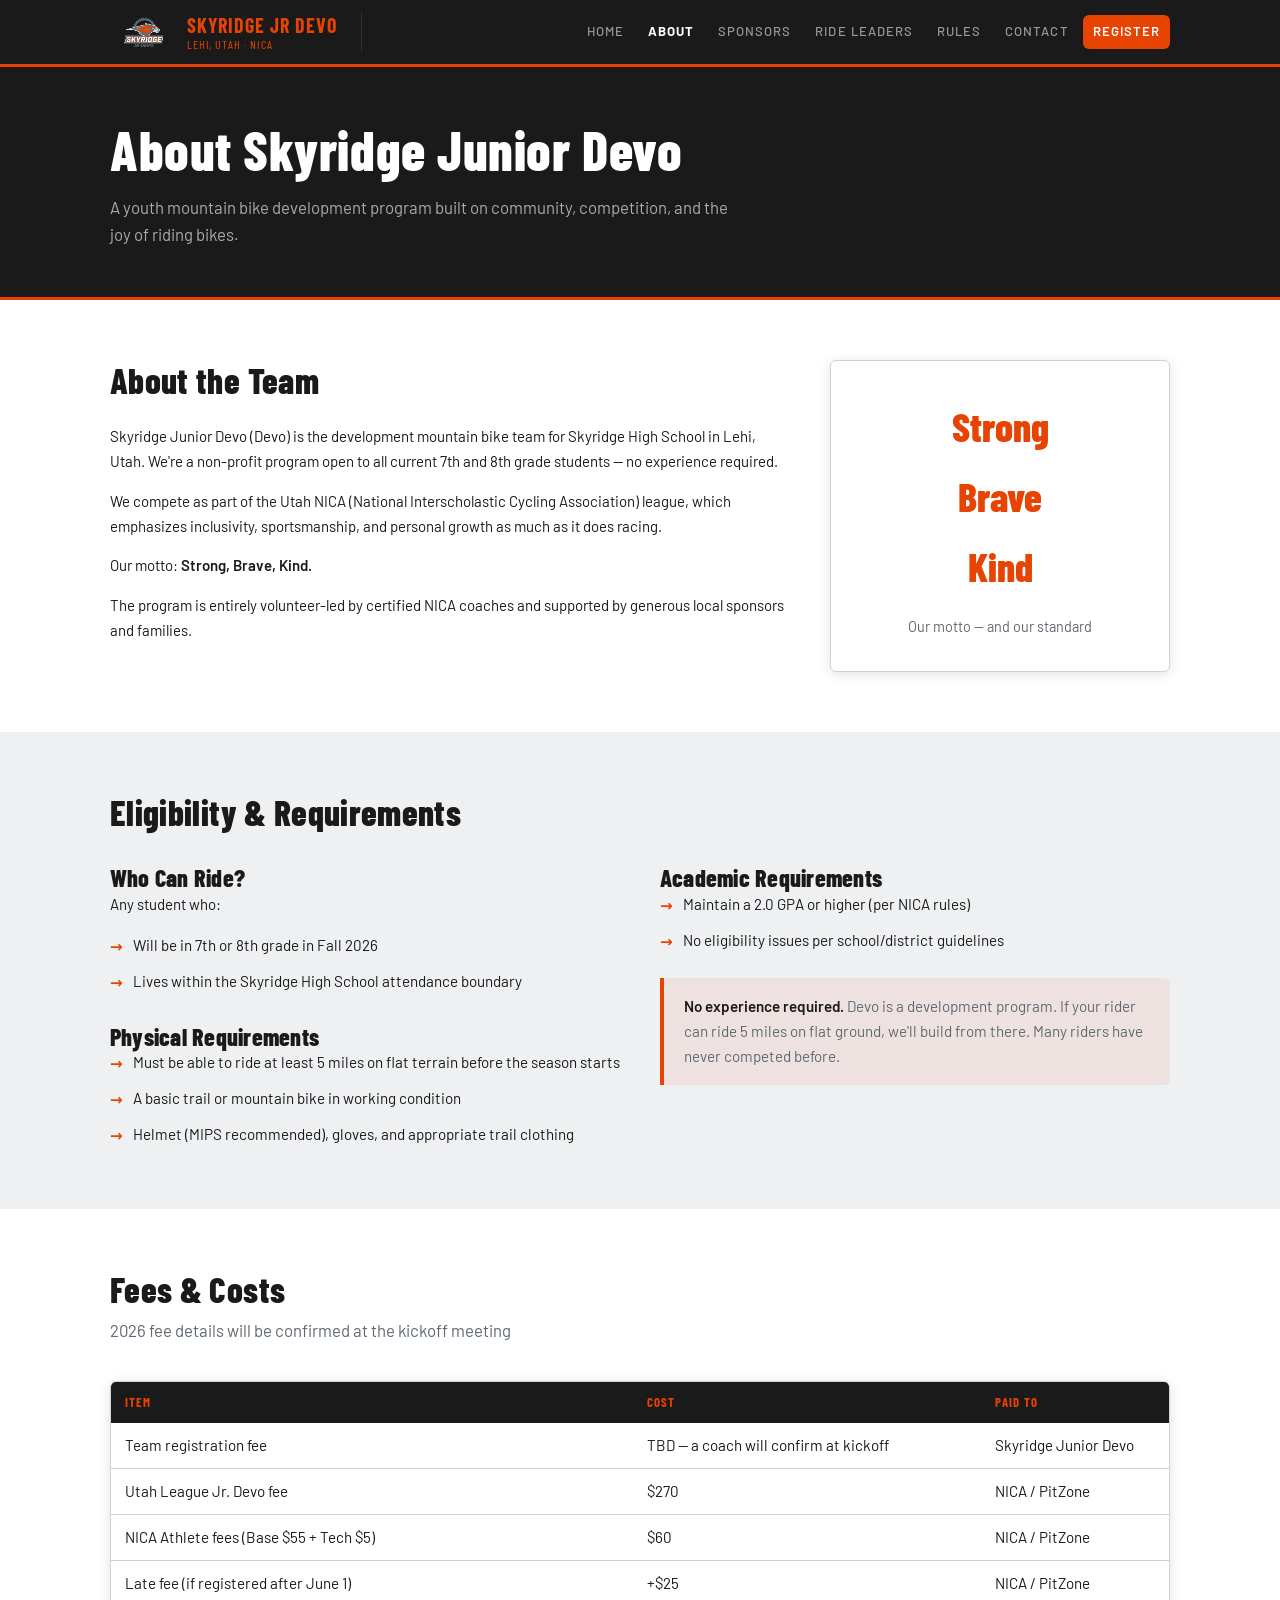
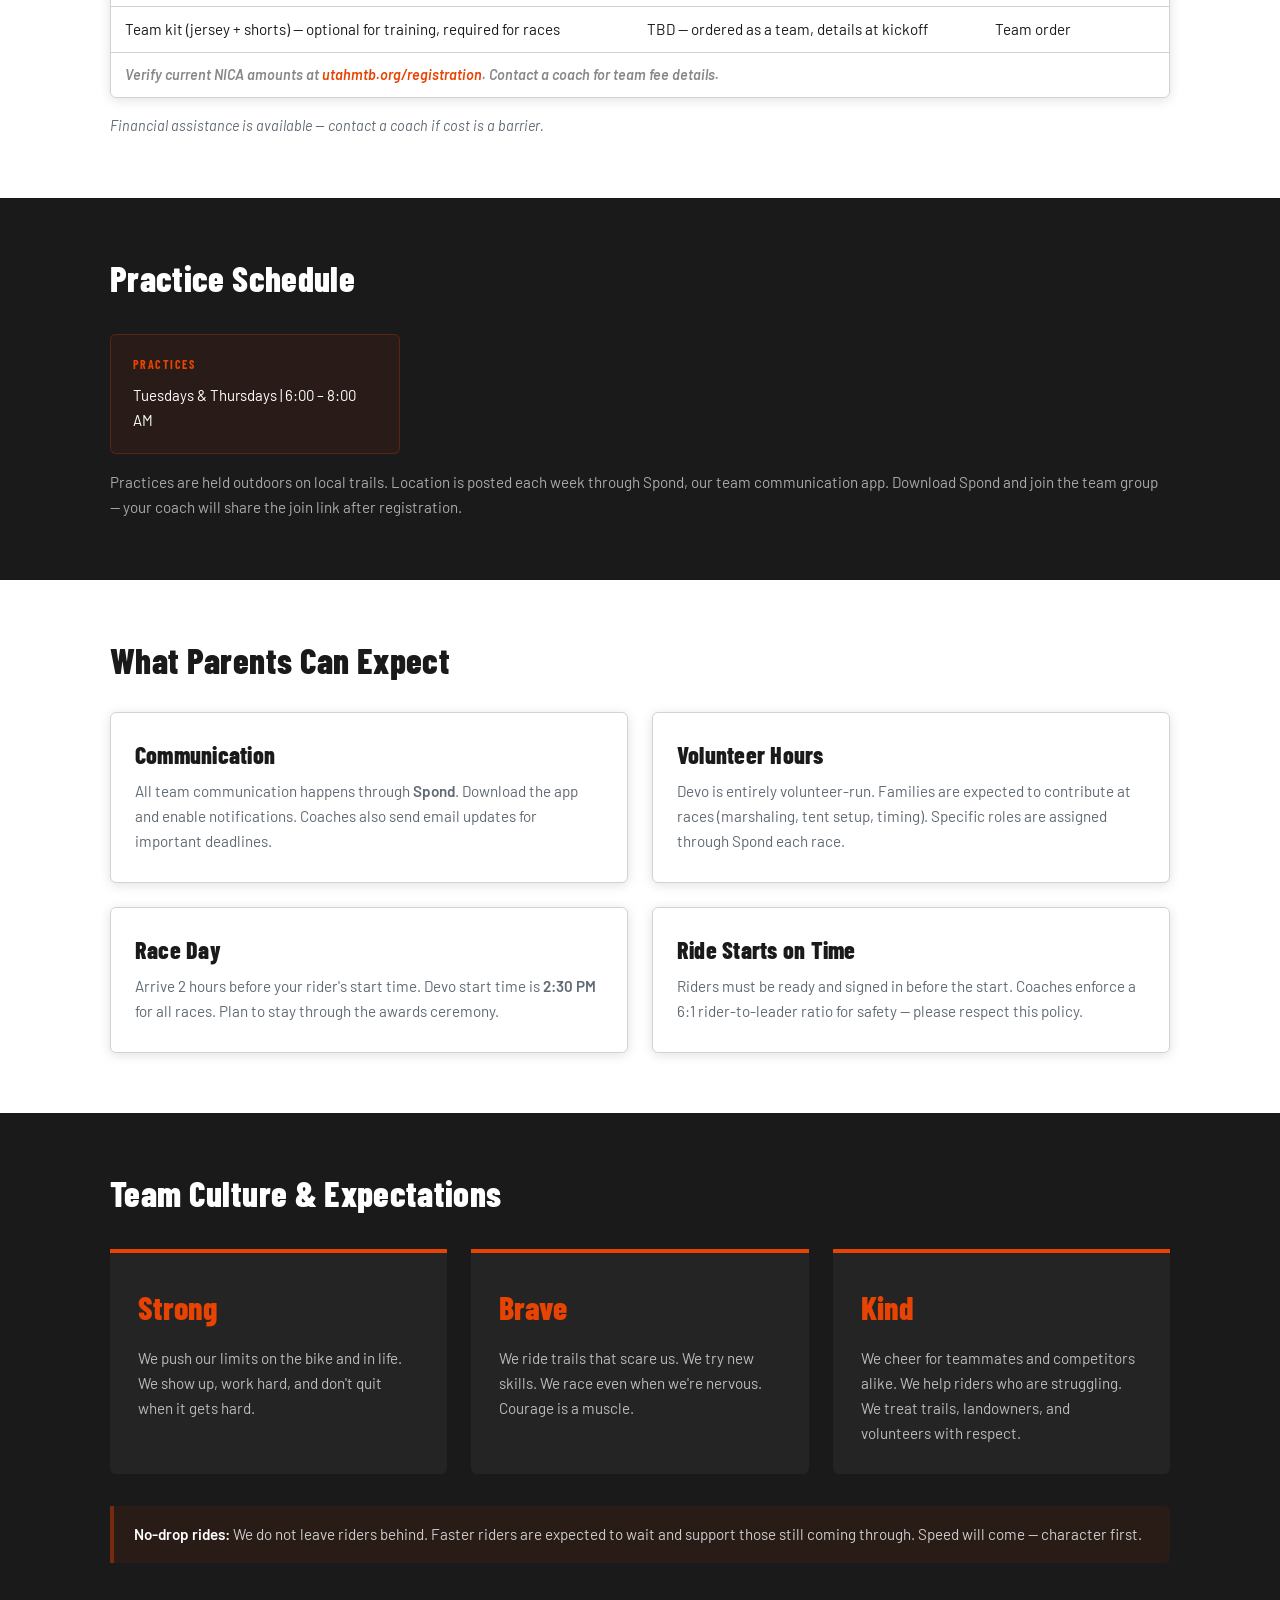
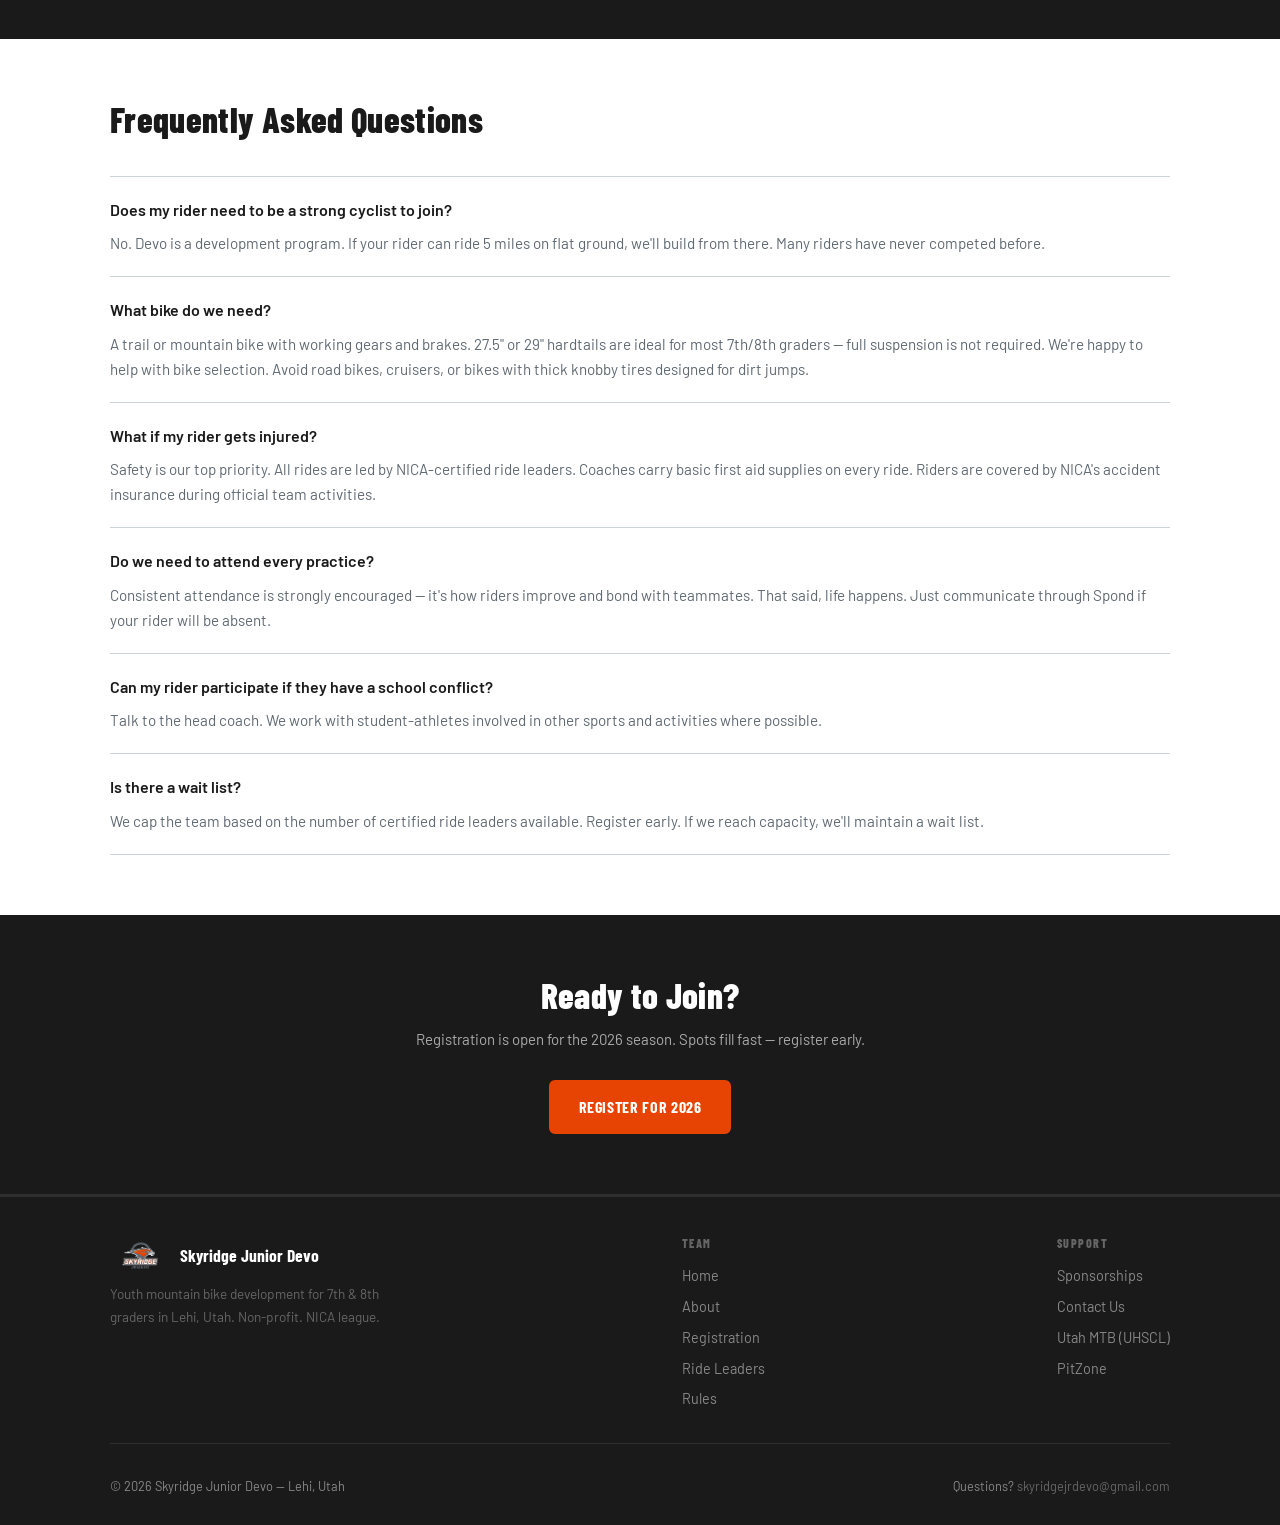
==== about.html @ 4acbb08e "content: update fees, event details, Maps links, sponsor section order - Background check fee: $42 f" ====
<!DOCTYPE html>
<html lang="en">
<head>
  <meta charset="UTF-8">
  <meta name="viewport" content="width=device-width, initial-scale=1.0">
  <title>About — Skyridge Junior Devo</title>
  <meta name="description" content="About Skyridge Junior Devo — eligibility, fees, practice schedule, team culture, and FAQ for youth mountain bike riders in Lehi, Utah.">
  <link rel="stylesheet" href="/css/style.css">
</head>
<body>

<div id="site-nav"></div>

<!-- PAGE HERO -->
<section class="page-hero">
  <div class="container">
    <h1>About Skyridge Junior Devo</h1>
    <p>A youth mountain bike development program built on community, competition, and the joy of riding bikes.</p>
  </div>
</section>

<!-- ABOUT THE TEAM -->
<section class="section">
  <div class="container">
    <div class="two-col wide-left">
      <div>
        <h2 class="mb-24">About the Team</h2>
        <p>Skyridge Junior Devo (Devo) is the development mountain bike team for Skyridge High School
        in Lehi, Utah. We're a non-profit program open to all current 7th and 8th grade students —
        no experience required.</p>
        <p>We compete as part of the Utah NICA (National Interscholastic Cycling Association) league,
        which emphasizes inclusivity, sportsmanship, and personal growth as much as it does racing.</p>
        <p>Our motto: <strong>Strong, Brave, Kind.</strong></p>
        <p>The program is entirely volunteer-led by certified NICA coaches and supported by generous
        local sponsors and families.</p>
      </div>
      <div>
        <div class="card" style="text-align:center; padding: 32px 24px;">
          <div style="font-family:'Barlow Condensed',sans-serif; font-weight:800; font-size:2.5rem; color:#E74302; margin-bottom:4px;">Strong</div>
          <div style="font-family:'Barlow Condensed',sans-serif; font-weight:800; font-size:2.5rem; color:#E74302; margin-bottom:4px;">Brave</div>
          <div style="font-family:'Barlow Condensed',sans-serif; font-weight:800; font-size:2.5rem; color:#E74302; margin-bottom:16px;">Kind</div>
          <p class="text-muted" style="font-size:0.9rem;">Our motto — and our standard</p>
        </div>
      </div>
    </div>
  </div>
</section>

<!-- ELIGIBILITY -->
<section class="section section--gray">
  <div class="container">
    <h2 class="mb-32">Eligibility &amp; Requirements</h2>
    <div class="two-col">
      <div>
        <h3 class="mb-16">Who Can Ride?</h3>
        <p>Any student who:</p>
        <ul class="icon-list mt-16">
          <li>Will be in 7th or 8th grade in Fall 2026</li>
          <li>Lives within the Skyridge High School attendance boundary</li>
        </ul>

        <h3 style="margin-top:28px;" class="mb-16">Physical Requirements</h3>
        <ul class="icon-list">
          <li>Must be able to ride at least 5 miles on flat terrain before the season starts</li>
          <li>A basic trail or mountain bike in working condition</li>
          <li>Helmet (MIPS recommended), gloves, and appropriate trail clothing</li>
        </ul>
      </div>
      <div>
        <h3 class="mb-16">Academic Requirements</h3>
        <ul class="icon-list">
          <li>Maintain a 2.0 GPA or higher (per NICA rules)</li>
          <li>No eligibility issues per school/district guidelines</li>
        </ul>
        <div class="highlight-box mt-24">
          <strong>No experience required.</strong> Devo is a development program. If your rider can
          ride 5 miles on flat ground, we'll build from there. Many riders have never competed before.
        </div>
      </div>
    </div>
  </div>
</section>

<!-- FEES -->
<section class="section">
  <div class="container">
    <div class="section-title">
      <h2>Fees &amp; Costs</h2>
      <p>2026 fee details will be confirmed at the kickoff meeting</p>
    </div>
    <div class="fees-table-wrap">
      <table class="fees-table">
        <thead>
          <tr>
            <th>Item</th>
            <th>Cost</th>
            <th>Paid To</th>
          </tr>
        </thead>
        <tbody>
          <tr>
            <td>Team registration fee</td>
            <td>TBD — a coach will confirm at kickoff</td>
            <td>Skyridge Junior Devo</td>
          </tr>
          <tr>
            <td>Utah League Jr. Devo fee</td>
            <td>$270</td>
            <td>NICA / PitZone</td>
          </tr>
          <tr>
            <td>NICA Athlete fees (Base $55 + Tech $5)</td>
            <td>$60</td>
            <td>NICA / PitZone</td>
          </tr>
          <tr>
            <td>Late fee (if registered after June 1)</td>
            <td>+$25</td>
            <td>NICA / PitZone</td>
          </tr>
          <tr>
            <td>Team kit (jersey + shorts) — optional for training, required for races</td>
            <td>TBD — ordered as a team, details at kickoff</td>
            <td>Team order</td>
          </tr>
          <tr>
            <td colspan="3" style="font-size:0.9rem; color:#888;"><em>Verify current NICA amounts at <a href="https://utahmtb.org/registration/" target="_blank" rel="noopener">utahmtb.org/registration</a>. Contact a coach for team fee details.</em></td>
          </tr>
        </tbody>
      </table>
    </div>
    <p class="mt-16 text-muted" style="font-size:0.9rem;">
      <em>Financial assistance is available — contact a coach if cost is a barrier.</em>
    </p>
  </div>
</section>

<!-- PRACTICE SCHEDULE -->
<section class="section section--dark">
  <div class="container">
    <div class="section-title">
      <h2>Practice Schedule</h2>
    </div>
    <div class="season-snapshot" style="max-width:600px;">
      <div class="snapshot-card">
        <div class="snapshot-label">Practices</div>
        <div id="practice-schedule">Tuesdays &amp; Thursdays | 6:00 – 8:00 AM</div>
      </div>
    </div>
    <p class="mt-16" style="color:#aaa; font-size:0.95rem;">
      Practices are held outdoors on local trails. Location is posted each week through Spond,
      our team communication app. Download Spond and join the team group — your coach will share
      the join link after registration.
    </p>
  </div>
</section>

<!-- PARENT EXPECTATIONS -->
<section class="section">
  <div class="container">
    <h2 class="mb-32">What Parents Can Expect</h2>
    <div class="card-grid card-grid--2">
      <div class="card">
        <h3 class="mb-16">Communication</h3>
        <p>All team communication happens through <strong>Spond</strong>. Download the app and
        enable notifications. Coaches also send email updates for important deadlines.</p>
      </div>
      <div class="card">
        <h3 class="mb-16">Volunteer Hours</h3>
        <p>Devo is entirely volunteer-run. Families are expected to contribute at races
        (marshaling, tent setup, timing). Specific roles are assigned through Spond each race.</p>
      </div>
      <div class="card">
        <h3 class="mb-16">Race Day</h3>
        <p>Arrive 2 hours before your rider's start time. Devo start time is <strong>2:30 PM</strong>
        for all races. Plan to stay through the awards ceremony.</p>
      </div>
      <div class="card">
        <h3 class="mb-16">Ride Starts on Time</h3>
        <p>Riders must be ready and signed in before the start. Coaches enforce a 6:1
        rider-to-leader ratio for safety — please respect this policy.</p>
      </div>
    </div>
  </div>
</section>

<!-- TEAM CULTURE -->
<section class="section section--dark">
  <div class="container">
    <div class="section-title">
      <h2>Team Culture &amp; Expectations</h2>
    </div>
    <div class="motto-grid">
      <div class="motto-block">
        <div class="motto-word">Strong</div>
        <p>We push our limits on the bike and in life. We show up, work hard, and don't quit when it gets hard.</p>
      </div>
      <div class="motto-block">
        <div class="motto-word">Brave</div>
        <p>We ride trails that scare us. We try new skills. We race even when we're nervous. Courage is a muscle.</p>
      </div>
      <div class="motto-block">
        <div class="motto-word">Kind</div>
        <p>We cheer for teammates and competitors alike. We help riders who are struggling. We treat trails, landowners, and volunteers with respect.</p>
      </div>
    </div>
    <div class="highlight-box mt-32" style="background:rgba(231,67,2,0.08); border-color:rgba(231,67,2,0.4); color:#ccc;">
      <strong style="color:#fff;">No-drop rides:</strong> We do not leave riders behind. Faster riders are expected to
      wait and support those still coming through. Speed will come — character first.
    </div>
  </div>
</section>

<!-- FAQ -->
<section class="section">
  <div class="container">
    <div class="section-title">
      <h2>Frequently Asked Questions</h2>
    </div>
    <div class="faq-list">
      <div class="faq-item">
        <div class="faq-q">Does my rider need to be a strong cyclist to join?</div>
        <div class="faq-a">No. Devo is a development program. If your rider can ride 5 miles on flat ground, we'll build from there. Many riders have never competed before.</div>
      </div>
      <div class="faq-item">
        <div class="faq-q">What bike do we need?</div>
        <div class="faq-a">A trail or mountain bike with working gears and brakes. 27.5" or 29" hardtails are ideal for most 7th/8th graders — full suspension is not required. We're happy to help with bike selection. Avoid road bikes, cruisers, or bikes with thick knobby tires designed for dirt jumps.</div>
      </div>
      <div class="faq-item">
        <div class="faq-q">What if my rider gets injured?</div>
        <div class="faq-a">Safety is our top priority. All rides are led by NICA-certified ride leaders. Coaches carry basic first aid supplies on every ride. Riders are covered by NICA's accident insurance during official team activities.</div>
      </div>
      <div class="faq-item">
        <div class="faq-q">Do we need to attend every practice?</div>
        <div class="faq-a">Consistent attendance is strongly encouraged — it's how riders improve and bond with teammates. That said, life happens. Just communicate through Spond if your rider will be absent.</div>
      </div>
      <div class="faq-item">
        <div class="faq-q">Can my rider participate if they have a school conflict?</div>
        <div class="faq-a">Talk to the head coach. We work with student-athletes involved in other sports and activities where possible.</div>
      </div>
      <div class="faq-item">
        <div class="faq-q">Is there a wait list?</div>
        <div class="faq-a">We cap the team based on the number of certified ride leaders available. Register early. If we reach capacity, we'll maintain a wait list.</div>
      </div>
    </div>
  </div>
</section>

<!-- CTA -->
<section class="section section--dark">
  <div class="container text-center">
    <h2>Ready to Join?</h2>
    <p style="color:#aaa; margin:12px auto 28px; max-width:480px;">
      Registration is open for the 2026 season. Spots fill fast — register early.
    </p>
    <a href="/registration.html" class="btn btn-primary">Register for 2026</a>
  </div>
</section>

<div id="site-footer"></div>

<script src="/scripts/components.js"></script>
<script src="/scripts/season-embed.js"></script>
</body>
</html>
---- css/style.css ----
/* =========================================================
   Skyridge Junior Devo — style.css
   Mobile-first, no frameworks, no build step
   ========================================================= */

/* ----- Google Fonts ----- */
@import url('https://fonts.googleapis.com/css2?family=Barlow+Condensed:wght@400;600;700;800&family=Barlow:wght@400;500;600&display=swap');

/* ----- Custom Properties ----- */
:root {
  /* --- Skyridge Brand Colors (Style Guide) --- */
  --orange: #E74302;           /* SKYRIDGE (Burnt) Orange — primary */
  --orange-secondary: #f68026; /* Orange — secondary brand */
  --orange-dark: #c43202;      /* Darker orange for hover/active states */
  --steel-grey: #606972;       /* Steel Grey */
  --graphite-grey: #344d5a;    /* Graphite Grey */
  --gray: #cdd4d8;             /* Gray */

  /* --- UI / Layout Colors --- */
  --dark: #1a1a1a;
  --dark-2: #242424;
  --dark-3: #2e2e2e;
  --mid: #606972;              /* mapped to Steel Grey */
  --light-border: #cdd4d8;     /* mapped to brand Gray */
  --text-dark: #1a1a1a;
  --text-muted: #606972;       /* mapped to Steel Grey */
  --text-light: #ffffff;
  --white: #ffffff;
  --gray-section: #eef0f2;     /* light tint of brand Gray */
  --nav-height: 64px;
  --max-width: 1100px;
  --radius: 6px;
  --shadow: 0 2px 12px rgba(0,0,0,0.12);
}

/* ----- Reset ----- */
*, *::before, *::after { box-sizing: border-box; margin: 0; padding: 0; }
html { scroll-behavior: smooth; }
body {
  font-family: 'Barlow', system-ui, sans-serif;
  font-size: 15px;
  line-height: 1.65;
  color: var(--text-dark);
  background: var(--white);
}
img { display: block; max-width: 100%; }
a { color: var(--orange); text-decoration: none; }
a:hover { text-decoration: underline; }
ul { list-style: none; }

/* ----- Typography ----- */
h1, h2, h3, h4 {
  font-family: 'Barlow Condensed', sans-serif;
  font-weight: 800;
  line-height: 1.15;
  letter-spacing: 0.01em;
}
h1 { font-size: clamp(2.2rem, 5vw, 3.4rem); }
h2 { font-size: clamp(1.6rem, 3.5vw, 2.2rem); }
h3 { font-size: clamp(1.2rem, 2.5vw, 1.5rem); }
h4 { font-size: 1.1rem; }
p { margin-bottom: 1em; }
p:last-child { margin-bottom: 0; }
strong { font-weight: 600; }

/* ----- Layout Utilities ----- */
.container {
  width: 100%;
  max-width: var(--max-width);
  margin: 0 auto;
  padding: 0 20px;
}
.section {
  padding: 60px 0;
}
.section--dark {
  background: var(--dark);
  color: var(--text-light);
}
.section--dark h2, .section--dark h3 { color: var(--white); }
.section--gray {
  background: var(--gray-section);
}
.section-title {
  margin-bottom: 36px;
}
.section-title h2 { margin-bottom: 8px; }
.section-title p { color: var(--text-muted); font-size: 1.05rem; }
.section--dark .section-title p { color: #aaa; }

/* ----- NAV ----- */
#site-nav {
  position: sticky;
  top: 0;
  z-index: 100;
  background: var(--dark);
  border-bottom: 3px solid var(--orange);
}
.nav-inner {
  display: flex;
  align-items: center;
  justify-content: space-between;
  height: var(--nav-height);
  padding: 0 20px;
  max-width: var(--max-width);
  margin: 0 auto;
}
.nav-logo {
  display: flex;
  align-items: center;
  gap: 10px;
  text-decoration: none;
}
.nav-logo img {
  height: 40px;
  width: auto;
}
.nav-logo span {
  font-family: 'Barlow Condensed', sans-serif;
  font-weight: 700;
  font-size: 1.25rem;
  color: var(--orange);
  letter-spacing: 0.05em;
  text-transform: uppercase;
  line-height: 1.2;
}
.nav-logo span em {
  display: block;
  font-style: normal;
  font-weight: 400;
  font-size: 0.75rem;
  color: var(--orange);
  letter-spacing: 0.08em;
  text-transform: uppercase;
}
.nav-links {
  display: none;
  gap: 4px;
}
.nav-links a {
  color: #999;
  font-size: 0.82rem;
  font-weight: 500;
  letter-spacing: 0.08em;
  text-transform: uppercase;
  padding: 6px 10px;
  border-radius: var(--radius);
  transition: color 0.15s, background 0.15s;
  text-decoration: none;
}
.nav-links a:hover {
  color: var(--white);
  background: rgba(231,67,2,0.12);
}
.nav-links a.active {
  color: var(--white);
  font-weight: 700;
  background: transparent;
}
.nav-links a.nav-cta {
  background: var(--orange);
  color: #ffffff;
  font-weight: 600;
}
.nav-links a.nav-cta:hover {
  background: var(--orange-dark);
}
.nav-toggle {
  display: flex;
  flex-direction: column;
  gap: 5px;
  background: none;
  border: none;
  cursor: pointer;
  padding: 8px;
}
.nav-toggle span {
  display: block;
  width: 24px;
  height: 2px;
  background: var(--white);
  border-radius: 2px;
  transition: transform 0.2s, opacity 0.2s;
}
.nav-toggle.open span:nth-child(1) { transform: translateY(7px) rotate(45deg); }
.nav-toggle.open span:nth-child(2) { opacity: 0; }
.nav-toggle.open span:nth-child(3) { transform: translateY(-7px) rotate(-45deg); }

/* Mobile menu */
.nav-mobile {
  display: none;
  flex-direction: column;
  background: var(--dark-2);
  padding: 12px 20px 20px;
}
.nav-mobile.open { display: flex; }
.nav-mobile a {
  color: #ccc;
  padding: 10px 0;
  font-size: 1rem;
  font-weight: 500;
  border-bottom: 1px solid var(--dark-3);
  text-decoration: none;
}
.nav-mobile a:last-child { border-bottom: none; }
.nav-mobile a:hover, .nav-mobile a.active { color: var(--orange); }

@media (min-width: 768px) {
  .nav-links { display: flex; }
  .nav-toggle { display: none; }
  .nav-mobile { display: none !important; }
  .nav-logo {
    padding-right: 24px;
    border-right: 1px solid rgba(255,255,255,0.1);
    margin-right: 8px;
  }
}

/* ----- HERO ----- */
.hero {
  background: var(--dark);
  color: var(--white);
  padding: 80px 0 72px;
  position: relative;
  overflow: hidden;
}
.hero::before {
  content: '';
  position: absolute;
  inset: 0;
  background: linear-gradient(135deg, rgba(231,67,2,0.08) 0%, transparent 60%);
  pointer-events: none;
}
.hero-inner {
  position: relative;
  z-index: 1;
  display: flex;
  align-items: center;
  gap: 48px;
}
.hero-content { flex: 1; min-width: 0; }
.hero-logo-box {
  display: none;
  flex-shrink: 0;
  width: 480px;
  border: 1px solid rgba(255,255,255,0.1);
  border-top: 3px solid var(--orange);
  border-radius: 14px;
  background: rgba(255,255,255,0.03);
  padding: 40px 36px 28px;
}
.hero-logo-box img { width: 100%; height: auto; display: block; }
@media (min-width: 900px) {
  .hero-logo-box { display: block; }
}
@media (min-width: 1100px) {
  .hero-logo-box { width: 560px; }
}
.hero-eyebrow {
  display: inline-block;
  font-family: 'Barlow Condensed', sans-serif;
  font-weight: 700;
  font-size: 0.8rem;
  letter-spacing: 0.15em;
  text-transform: uppercase;
  color: var(--orange);
  margin-bottom: 16px;
}
.hero h1 { color: var(--white); margin-bottom: 20px; }
.hero p {
  font-size: clamp(1rem, 2vw, 1.2rem);
  color: #ccc;
  max-width: 620px;
  margin-bottom: 0;
}
.hero-actions {
  display: flex;
  flex-wrap: wrap;
  gap: 12px;
  margin-top: 32px;
}

/* ----- BUTTONS ----- */
.btn {
  display: inline-block;
  font-family: 'Barlow Condensed', sans-serif;
  font-weight: 700;
  font-size: 1rem;
  letter-spacing: 0.04em;
  text-transform: uppercase;
  padding: 12px 28px;
  border-radius: var(--radius);
  border: 2px solid transparent;
  cursor: pointer;
  transition: background 0.15s, color 0.15s, border-color 0.15s;
  text-decoration: none;
  white-space: nowrap;
}
.btn-primary {
  background: var(--orange);
  color: #ffffff;
  border-color: var(--orange);
}
.btn-primary:hover {
  background: var(--orange-dark);
  border-color: var(--orange-dark);
  text-decoration: none;
}
.btn-outline {
  background: transparent;
  color: #ffffff;
  border-color: rgba(255,255,255,0.4);
}
.btn-outline:hover {
  border-color: #ffffff;
  background: rgba(255,255,255,0.07);
  text-decoration: none;
}
.btn-outline-dark {
  background: transparent;
  color: var(--orange);
  border-color: var(--orange);
}
.btn-outline-dark:hover {
  background: var(--orange);
  color: #ffffff;
  text-decoration: none;
}

/* ----- CARDS ----- */
.card-grid {
  display: grid;
  grid-template-columns: 1fr;
  gap: 24px;
}
@media (min-width: 600px) {
  .card-grid--2 { grid-template-columns: repeat(2, 1fr); }
}
@media (min-width: 768px) {
  .card-grid--3 { grid-template-columns: repeat(3, 1fr); }
  .card-grid--4 { grid-template-columns: repeat(2, 1fr); }
}
@media (min-width: 1024px) {
  .card-grid--4 { grid-template-columns: repeat(4, 1fr); }
}
.card {
  background: var(--white);
  border: 1px solid var(--light-border);
  border-radius: var(--radius);
  padding: 28px 24px;
  box-shadow: var(--shadow);
}
.card--dark {
  background: var(--dark-2);
  border-color: var(--dark-3);
  color: var(--text-light);
}
.card--dark h3 { color: var(--white); }
.card-icon {
  font-size: 2rem;
  margin-bottom: 12px;
}
.card h3 { margin-bottom: 10px; }
.card p { color: var(--text-muted); font-size: 0.95rem; }
.card--dark p { color: #aaa; }

/* Sponsor tier cards */
.tier-card {
  border-radius: var(--radius);
  padding: 32px 28px;
  border: 2px solid var(--light-border);
}
.tier-card.large-corporate {
  border-color: #c9a227;
  background: #fffcf2;
}
.tier-card.corporate {
  border-color: #8a8a8a;
  background: #f9f9f9;
}
.tier-card.platinum {
  border-color: #9b9b9b;
  background: #f4f4f4;
}
.tier-card.orange-tier {
  border-color: var(--orange);
  background: rgba(231,67,2,0.06);
}
.tier-card.grey-tier {
  border-color: #bbb;
  background: #f7f7f7;
}
.tier-label {
  font-family: 'Barlow Condensed', sans-serif;
  font-weight: 800;
  font-size: 0.75rem;
  letter-spacing: 0.15em;
  text-transform: uppercase;
  margin-bottom: 4px;
}
.tier-label.large-corporate { color: #c9a227; }
.tier-label.corporate { color: #666; }
.tier-label.platinum { color: #777; }
.tier-label.orange-tier { color: var(--orange); }
.tier-label.grey-tier { color: #888; }
.tier-price {
  font-family: 'Barlow Condensed', sans-serif;
  font-weight: 700;
  font-size: 2rem;
  margin-bottom: 16px;
}
.tier-card ul {
  list-style: disc;
  padding-left: 20px;
}
.tier-card li { margin-bottom: 6px; font-size: 0.95rem; }

/* Coach cards */
.coach-grid {
  display: grid;
  grid-template-columns: 1fr;
  gap: 20px;
}
@media (min-width: 560px) { .coach-grid { grid-template-columns: repeat(2, 1fr); } }
@media (min-width: 900px) { .coach-grid { grid-template-columns: repeat(3, 1fr); } }
.coach-card {
  background: var(--white);
  border: 1px solid var(--light-border);
  border-radius: var(--radius);
  padding: 24px;
  box-shadow: var(--shadow);
}
.coach-name {
  font-family: 'Barlow Condensed', sans-serif;
  font-weight: 700;
  font-size: 1.3rem;
  margin-bottom: 4px;
}
.coach-role {
  font-size: 0.85rem;
  font-weight: 600;
  text-transform: uppercase;
  letter-spacing: 0.06em;
  color: var(--orange);
  margin-bottom: 12px;
}
.coach-contact { font-size: 0.9rem; color: var(--text-muted); line-height: 1.7; }
.coach-contact a { color: var(--orange); }

/* Certification level cards */
.cert-card {
  border-left: 4px solid var(--orange);
  background: rgba(231,67,2,0.04);
  border-radius: 0 var(--radius) var(--radius) 0;
  padding: 24px 24px 24px 20px;
}
.cert-level {
  font-size: 0.75rem;
  font-weight: 700;
  letter-spacing: 0.12em;
  text-transform: uppercase;
  color: var(--orange);
  margin-bottom: 4px;
}
.cert-card h3 { margin-bottom: 10px; }
.cert-card ul { list-style: disc; padding-left: 20px; margin-top: 10px; }
.cert-card li { font-size: 0.95rem; margin-bottom: 4px; color: var(--text-muted); }

/* ----- SEASON DATA ----- */
.season-snapshot {
  display: grid;
  grid-template-columns: 1fr;
  gap: 20px;
  margin-top: 8px;
}
@media (min-width: 600px) {
  .season-snapshot { grid-template-columns: repeat(2, 1fr); }
}
.snapshot-card {
  background: rgba(231,67,2,0.07);
  border: 1px solid rgba(231,67,2,0.25);
  border-radius: var(--radius);
  padding: 20px 22px;
}
.snapshot-label {
  font-family: 'Barlow Condensed', sans-serif;
  font-weight: 700;
  font-size: 0.75rem;
  letter-spacing: 0.12em;
  text-transform: uppercase;
  color: var(--orange);
  margin-bottom: 8px;
}

/* Race schedule table */
.race-schedule-table {
  width: 100%;
  border-collapse: collapse;
  font-size: 0.95rem;
}
.race-schedule-table th {
  text-align: left;
  padding: 10px 12px;
  font-family: 'Barlow Condensed', sans-serif;
  font-weight: 700;
  font-size: 0.8rem;
  letter-spacing: 0.08em;
  text-transform: uppercase;
  background: var(--dark-3);
  color: var(--orange);
  border-bottom: 2px solid var(--orange);
}
.race-schedule-table td {
  padding: 10px 12px;
  border-bottom: 1px solid var(--dark-3);
  color: var(--text-light);
}
.race-schedule-table tr:last-child td { border-bottom: none; }
.race-schedule-table tr:hover td { background: rgba(255,255,255,0.03); }

/* Light mode table (About, Registration pages) */
.table-wrap .race-schedule-table th {
  background: var(--dark);
  color: var(--orange);
}
.table-wrap .race-schedule-table td { color: var(--text-dark); }
.table-wrap .race-schedule-table td,
.table-wrap .race-schedule-table th { border-color: var(--light-border); }
.table-wrap .race-schedule-table tr:hover td { background: #fafafa; }

/* Key dates grid — pill cards matching snapshot-card style */
.key-dates-grid {
  display: grid;
  grid-template-columns: 1fr;
  gap: 20px;
  margin-top: 8px;
}
@media (min-width: 600px) {
  .key-dates-grid { grid-template-columns: repeat(2, 1fr); }
}
.key-date-card {
  background: rgba(231,67,2,0.07);
  border: 1px solid rgba(231,67,2,0.25);
  border-radius: var(--radius);
  padding: 24px 28px;
  line-height: 1.5;
  color: var(--text-light);
}
.key-date-label {
  font-family: 'Barlow Condensed', sans-serif;
  font-weight: 700;
  font-size: 0.75rem;
  letter-spacing: 0.08em;
  text-transform: uppercase;
  color: var(--brand);
  margin-bottom: 8px;
}
.key-date-date {
  font-size: 1.15rem;
  font-weight: 700;
  color: #ffffff;
  margin-bottom: 4px;
}
.key-date-detail { color: #aaa; font-size: 0.9rem; }

/* Practice time note */
.practice-time { color: var(--text-light); font-size: 0.95rem; }

/* Practice location note */
.practice-location { color: #aaa; font-size: 0.9rem; }

/* ----- FEES TABLE ----- */
.fees-table {
  width: 100%;
  border-collapse: collapse;
  font-size: 0.95rem;
}
.fees-table th {
  text-align: left;
  padding: 10px 14px;
  background: var(--dark);
  color: var(--orange);
  font-family: 'Barlow Condensed', sans-serif;
  font-size: 0.8rem;
  letter-spacing: 0.08em;
  text-transform: uppercase;
}
.fees-table td {
  padding: 10px 14px;
  border-bottom: 1px solid var(--light-border);
}
.fees-table tr:last-child td {
  border-bottom: none;
  font-weight: 600;
}
.fees-table-wrap {
  overflow-x: auto;
  border-radius: var(--radius);
  border: 1px solid var(--light-border);
  box-shadow: var(--shadow);
}

/* ----- FORM ----- */
.form-grid {
  display: grid;
  grid-template-columns: 1fr;
  gap: 18px;
}
@media (min-width: 600px) {
  .form-grid { grid-template-columns: repeat(2, 1fr); }
  .form-grid .full-width { grid-column: 1 / -1; }
}
.form-group {
  display: flex;
  flex-direction: column;
  gap: 6px;
}
.form-group label {
  font-size: 0.85rem;
  font-weight: 600;
  color: var(--text-dark);
}
.form-group input,
.form-group select,
.form-group textarea {
  padding: 10px 14px;
  font-size: 1rem;
  font-family: inherit;
  border: 1.5px solid var(--light-border);
  border-radius: var(--radius);
  background: var(--white);
  color: var(--text-dark);
  transition: border-color 0.15s;
  width: 100%;
}
.form-group input:focus,
.form-group select:focus,
.form-group textarea:focus {
  outline: none;
  border-color: var(--orange);
}
.form-group textarea { resize: vertical; min-height: 100px; }
.form-group.checkbox-group {
  flex-direction: row;
  align-items: flex-start;
  gap: 10px;
}
.form-group.checkbox-group input {
  width: auto;
  margin-top: 3px;
  flex-shrink: 0;
}
.form-group.checkbox-group label { font-size: 0.95rem; font-weight: 400; }
.form-required { color: var(--orange); }
.form-submit-wrap { margin-top: 8px; }

/* Netlify success message */
.form-success {
  background: #edfaed;
  border: 1px solid #72c772;
  border-radius: var(--radius);
  padding: 20px 24px;
  color: #1e6e1e;
  display: none;
}

/* ----- STEPS ----- */
.steps-list {
  display: flex;
  flex-direction: column;
  gap: 20px;
  counter-reset: steps;
}
.step-item {
  display: flex;
  gap: 18px;
  align-items: flex-start;
}
.step-num {
  flex-shrink: 0;
  width: 36px;
  height: 36px;
  background: var(--orange);
  color: #ffffff;
  border-radius: 50%;
  display: flex;
  align-items: center;
  justify-content: center;
  font-family: 'Barlow Condensed', sans-serif;
  font-weight: 700;
  font-size: 1rem;
}
.step-content h4 { margin-bottom: 4px; }
.step-content p, .step-content ul { font-size: 0.95rem; color: var(--text-muted); }
.step-content ul { list-style: disc; padding-left: 20px; margin-top: 6px; }
.step-content li { margin-bottom: 4px; }

/* ----- FAQ ----- */
.faq-list { display: flex; flex-direction: column; gap: 0; }
.faq-item {
  border-bottom: 1px solid var(--light-border);
  padding: 20px 0;
}
.faq-item:first-child { border-top: 1px solid var(--light-border); }
.faq-q {
  font-weight: 600;
  font-size: 1rem;
  margin-bottom: 8px;
  color: var(--text-dark);
}
.faq-a { font-size: 0.95rem; color: var(--text-muted); }

/* ----- MOTTO CALLOUT ----- */
.motto-grid {
  display: grid;
  grid-template-columns: 1fr;
  gap: 24px;
}
@media (min-width: 768px) {
  .motto-grid { grid-template-columns: repeat(3, 1fr); }
}
.motto-block {
  padding: 28px;
  border-top: 4px solid var(--orange);
  background: var(--dark-2);
  border-radius: 0 0 var(--radius) var(--radius);
}
.motto-word {
  font-family: 'Barlow Condensed', sans-serif;
  font-weight: 800;
  font-size: 2rem;
  color: var(--orange);
  margin-bottom: 12px;
}
.motto-block p { color: #bbb; font-size: 0.95rem; }

/* ----- RATIO CALLOUT ----- */
.ratio-callout {
  background: rgba(231,67,2,0.08);
  border: 2px solid rgba(231,67,2,0.3);
  border-radius: var(--radius);
  padding: 28px 32px;
  text-align: center;
}
.ratio-callout .ratio-num {
  font-family: 'Barlow Condensed', sans-serif;
  font-weight: 800;
  font-size: 3.5rem;
  color: var(--orange);
  line-height: 1;
  margin-bottom: 8px;
}
.ratio-callout p { color: var(--text-muted); max-width: 500px; margin: 0 auto; }

/* ----- NICA LINKS ----- */
.nica-links {
  display: flex;
  flex-wrap: wrap;
  gap: 12px;
  margin-top: 8px;
}
.nica-link-btn {
  display: inline-flex;
  align-items: center;
  gap: 6px;
  padding: 10px 18px;
  border: 1.5px solid var(--light-border);
  border-radius: var(--radius);
  font-size: 0.9rem;
  font-weight: 500;
  color: var(--text-dark);
  text-decoration: none;
  transition: border-color 0.15s, color 0.15s;
}
.nica-link-btn:hover {
  border-color: var(--orange);
  color: var(--orange);
  text-decoration: none;
}

/* ----- GENERAL CONTACT BOX ----- */
.contact-box {
  background: var(--dark);
  color: var(--text-light);
  border-radius: var(--radius);
  padding: 32px;
}
.contact-box h3 { color: var(--white); margin-bottom: 16px; }
.contact-box p { color: #ccc; font-size: 0.95rem; margin-bottom: 8px; }
.contact-box a:not(.btn) { color: var(--orange); }

/* ----- HIGHLIGHT BOX ----- */
.highlight-box {
  background: rgba(231,67,2,0.08);
  border-left: 4px solid var(--orange);
  border-radius: 0 var(--radius) var(--radius) 0;
  padding: 16px 20px;
  font-size: 0.95rem;
  color: var(--text-muted);
  margin: 16px 0;
}
.highlight-box strong { color: var(--text-dark); }

/* ----- SPONSOR GRID ----- */
.sponsor-grid {
  display: grid;
  grid-template-columns: repeat(2, 1fr);
  gap: 20px;
  align-items: center;
}
@media (min-width: 560px) { .sponsor-grid { grid-template-columns: repeat(3, 1fr); } }
@media (min-width: 900px) { .sponsor-grid { grid-template-columns: repeat(4, 1fr); } }
.sponsor-slot {
  aspect-ratio: 3 / 2;
  background: #ffffff;
  border: 1px solid var(--light-border);
  border-radius: var(--radius);
  display: flex;
  align-items: center;
  justify-content: center;
  padding: 16px;
}
.sponsor-slot img {
  max-width: 100%;
  max-height: 100%;
  object-fit: contain;
  display: block;
}
.sponsor-featured-wrap {
  display: flex;
  flex-wrap: wrap;
  gap: 20px;
  justify-content: center;
  align-items: center;
  margin-bottom: 40px;
}
.sponsor-slot--hero {
  width: min(320px, 100%);
  aspect-ratio: 3 / 2;
  background: #ffffff;
  border: 2px solid var(--accent);
  border-radius: var(--radius);
  display: flex;
  align-items: center;
  justify-content: center;
  padding: 24px 32px;
}
.sponsor-slot--hero img {
  max-width: 100%;
  max-height: 100%;
  object-fit: contain;
  display: block;
}
.sponsor-featured-wrap .sponsor-slot {
  width: min(220px, 100%);
}
.sponsor-section-label {
  font-size: 0.8rem;
  font-weight: 700;
  letter-spacing: 0.1em;
  text-transform: uppercase;
  color: var(--accent);
  text-align: center;
  margin-bottom: 16px;
}

/* ----- FOOTER ----- */
#site-footer {
  background: var(--dark);
  color: #888;
  padding: 40px 0 28px;
  border-top: 3px solid var(--dark-3);
}
.footer-inner {
  max-width: var(--max-width);
  margin: 0 auto;
  padding: 0 20px;
}
.footer-top {
  display: flex;
  flex-wrap: wrap;
  gap: 32px;
  justify-content: space-between;
  margin-bottom: 32px;
  padding-bottom: 32px;
  border-bottom: 1px solid var(--dark-3);
}
.footer-brand .footer-logo {
  display: flex;
  align-items: center;
  gap: 10px;
  margin-bottom: 10px;
  text-decoration: none;
}
.footer-brand .footer-logo img { height: 36px; width: auto; }
.footer-brand .footer-logo span {
  font-family: 'Barlow Condensed', sans-serif;
  font-weight: 700;
  font-size: 1.1rem;
  color: var(--white);
}
.footer-brand p { font-size: 0.85rem; color: #666; max-width: 280px; }
.footer-nav-col h4 {
  font-family: 'Barlow Condensed', sans-serif;
  font-size: 0.75rem;
  letter-spacing: 0.12em;
  text-transform: uppercase;
  color: #666;
  margin-bottom: 12px;
}
.footer-nav-col ul { display: flex; flex-direction: column; gap: 6px; }
.footer-nav-col a {
  font-size: 0.9rem;
  color: #888;
  text-decoration: none;
}
.footer-nav-col a:hover { color: var(--orange); }
.footer-bottom {
  display: flex;
  flex-wrap: wrap;
  gap: 8px;
  justify-content: space-between;
  align-items: center;
  font-size: 0.8rem;
}
.footer-bottom a { color: #666; }
.footer-bottom a:hover { color: var(--orange); }

/* ----- MISC UTILITIES ----- */
.text-orange { color: var(--orange); }
.text-muted { color: var(--text-muted); }
.text-center { text-align: center; }
.mt-8 { margin-top: 8px; }
.mt-16 { margin-top: 16px; }
.mt-24 { margin-top: 24px; }
.mt-32 { margin-top: 32px; }
.mb-24 { margin-bottom: 24px; }
.mb-32 { margin-bottom: 32px; }

/* Page hero variant (inner pages — smaller than home) */
.page-hero {
  background: var(--dark);
  color: var(--white);
  padding: 52px 0 48px;
  border-bottom: 3px solid var(--orange);
}
.page-hero h1 { color: var(--white); margin-bottom: 12px; }
.page-hero p { color: #aaa; font-size: 1.05rem; max-width: 640px; }

/* Two-col layout */
.two-col {
  display: grid;
  grid-template-columns: 1fr;
  gap: 40px;
}
@media (min-width: 768px) {
  .two-col { grid-template-columns: 1fr 1fr; }
  .two-col.wide-left { grid-template-columns: 2fr 1fr; }
}

/* Overflow-x scroll for tables on small screens */
.table-scroll { overflow-x: auto; }

/* Big stat / callout number */
.big-stat {
  font-family: 'Barlow Condensed', sans-serif;
  font-weight: 800;
  font-size: 3rem;
  color: var(--orange);
  line-height: 1;
}

/* Inline icon list */
.icon-list { display: flex; flex-direction: column; gap: 10px; }
.icon-list li {
  display: flex;
  gap: 10px;
  align-items: flex-start;
  font-size: 0.95rem;
}
.icon-list li::before {
  content: '→';
  color: var(--orange);
  font-weight: 700;
  flex-shrink: 0;
  margin-top: 1px;
}

/* Divider */
.divider { border: none; border-top: 1px solid var(--light-border); margin: 40px 0; }
.divider--dark { border-top-color: var(--dark-3); }

/* Responsive video embed */
.video-wrap {
  position: relative;
  width: 100%;
  padding-bottom: 56.25%; /* 16:9 */
  height: 0;
  overflow: hidden;
  border-radius: var(--radius);
}
.video-wrap iframe {
  position: absolute;
  top: 0; left: 0;
  width: 100%;
  height: 100%;
  border: 0;
}
.video-label {
  font-family: 'Barlow Condensed', sans-serif;
  font-size: 0.75rem;
  font-weight: 700;
  letter-spacing: 0.12em;
  text-transform: uppercase;
  color: var(--orange);
  margin-bottom: 10px;
}
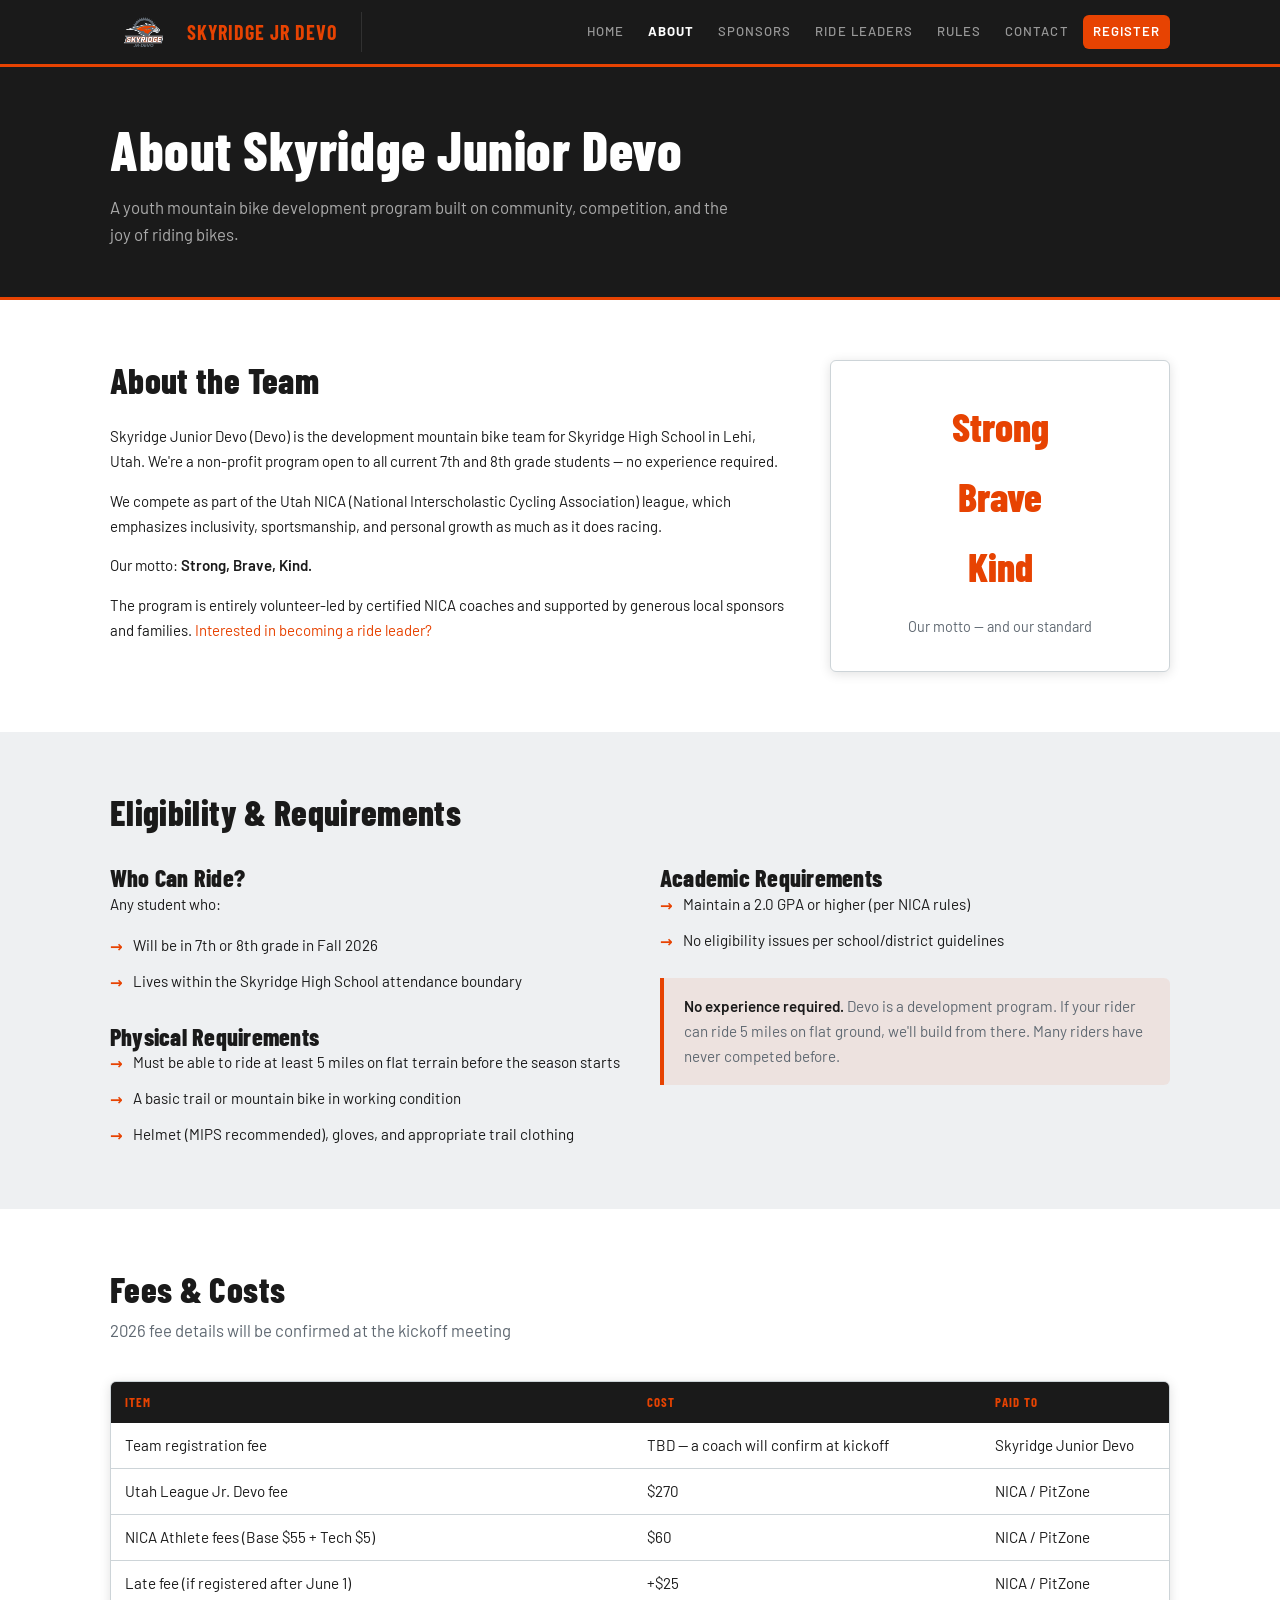
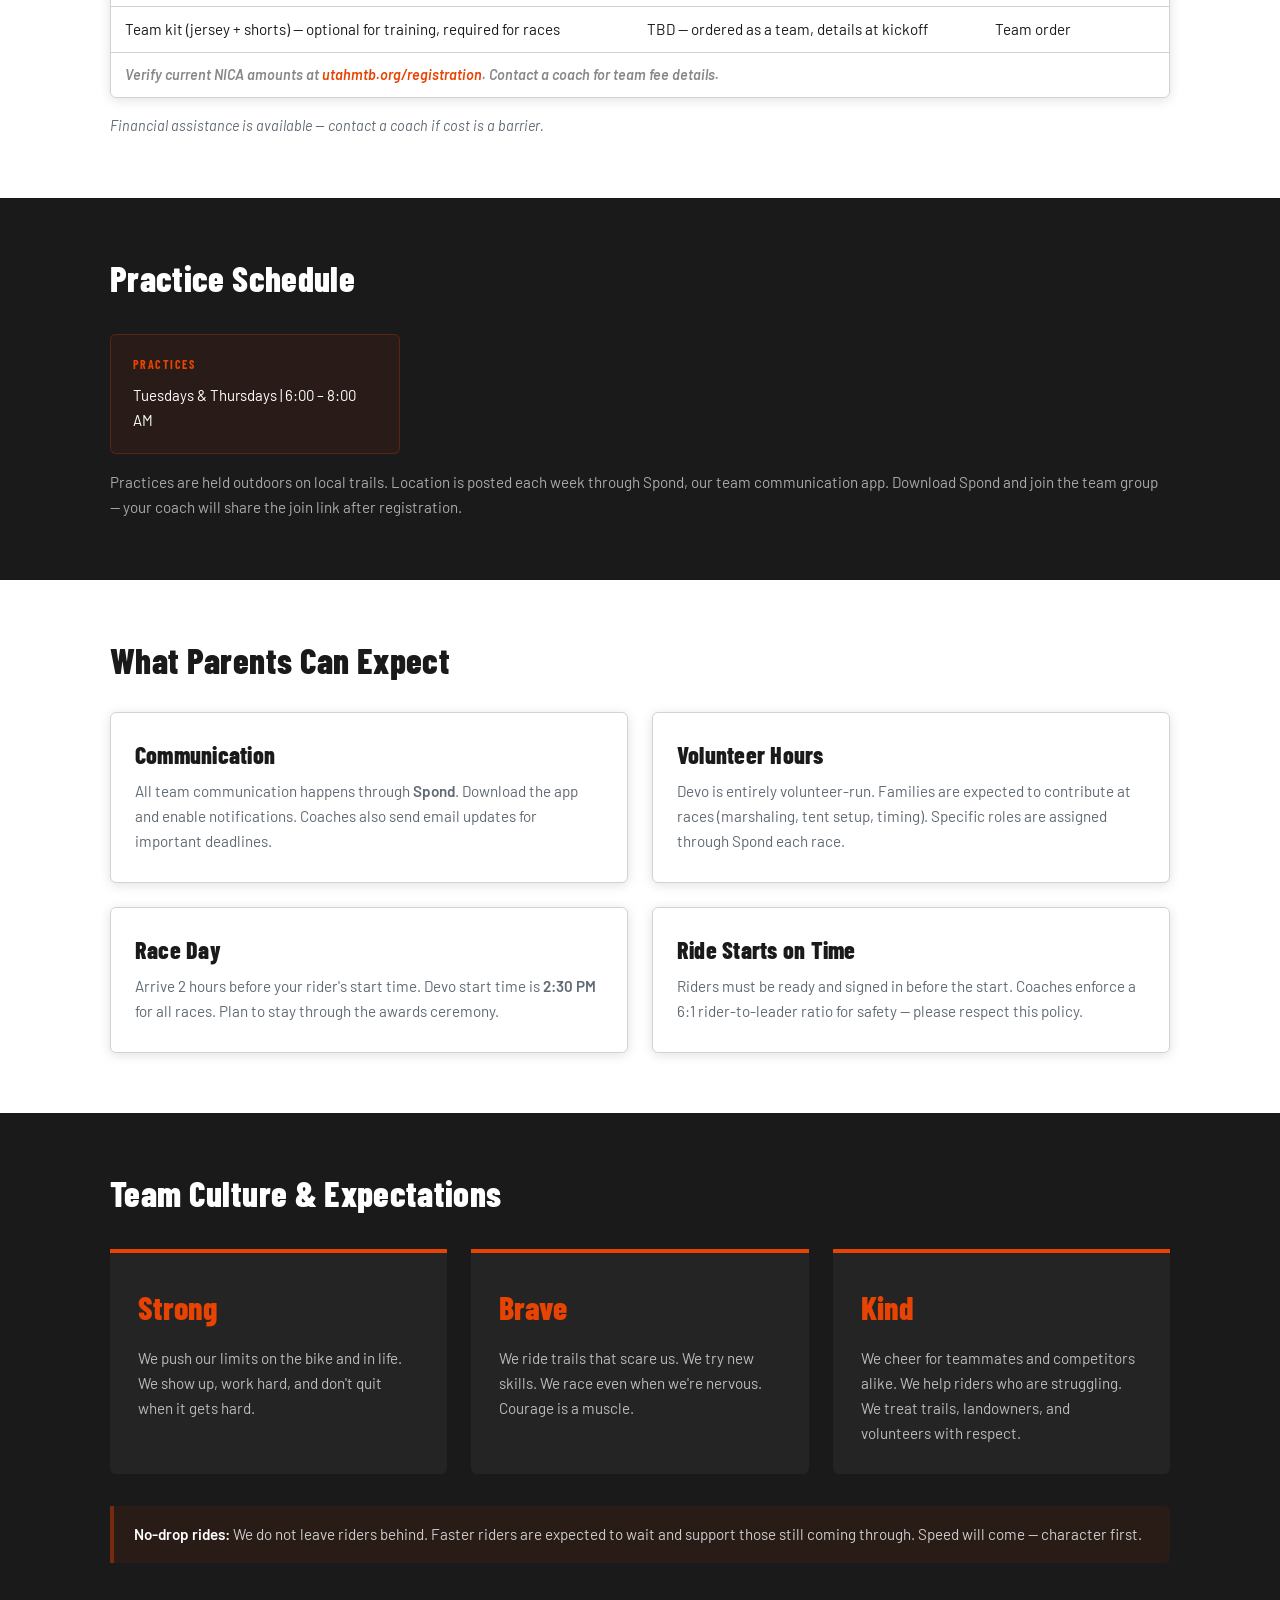
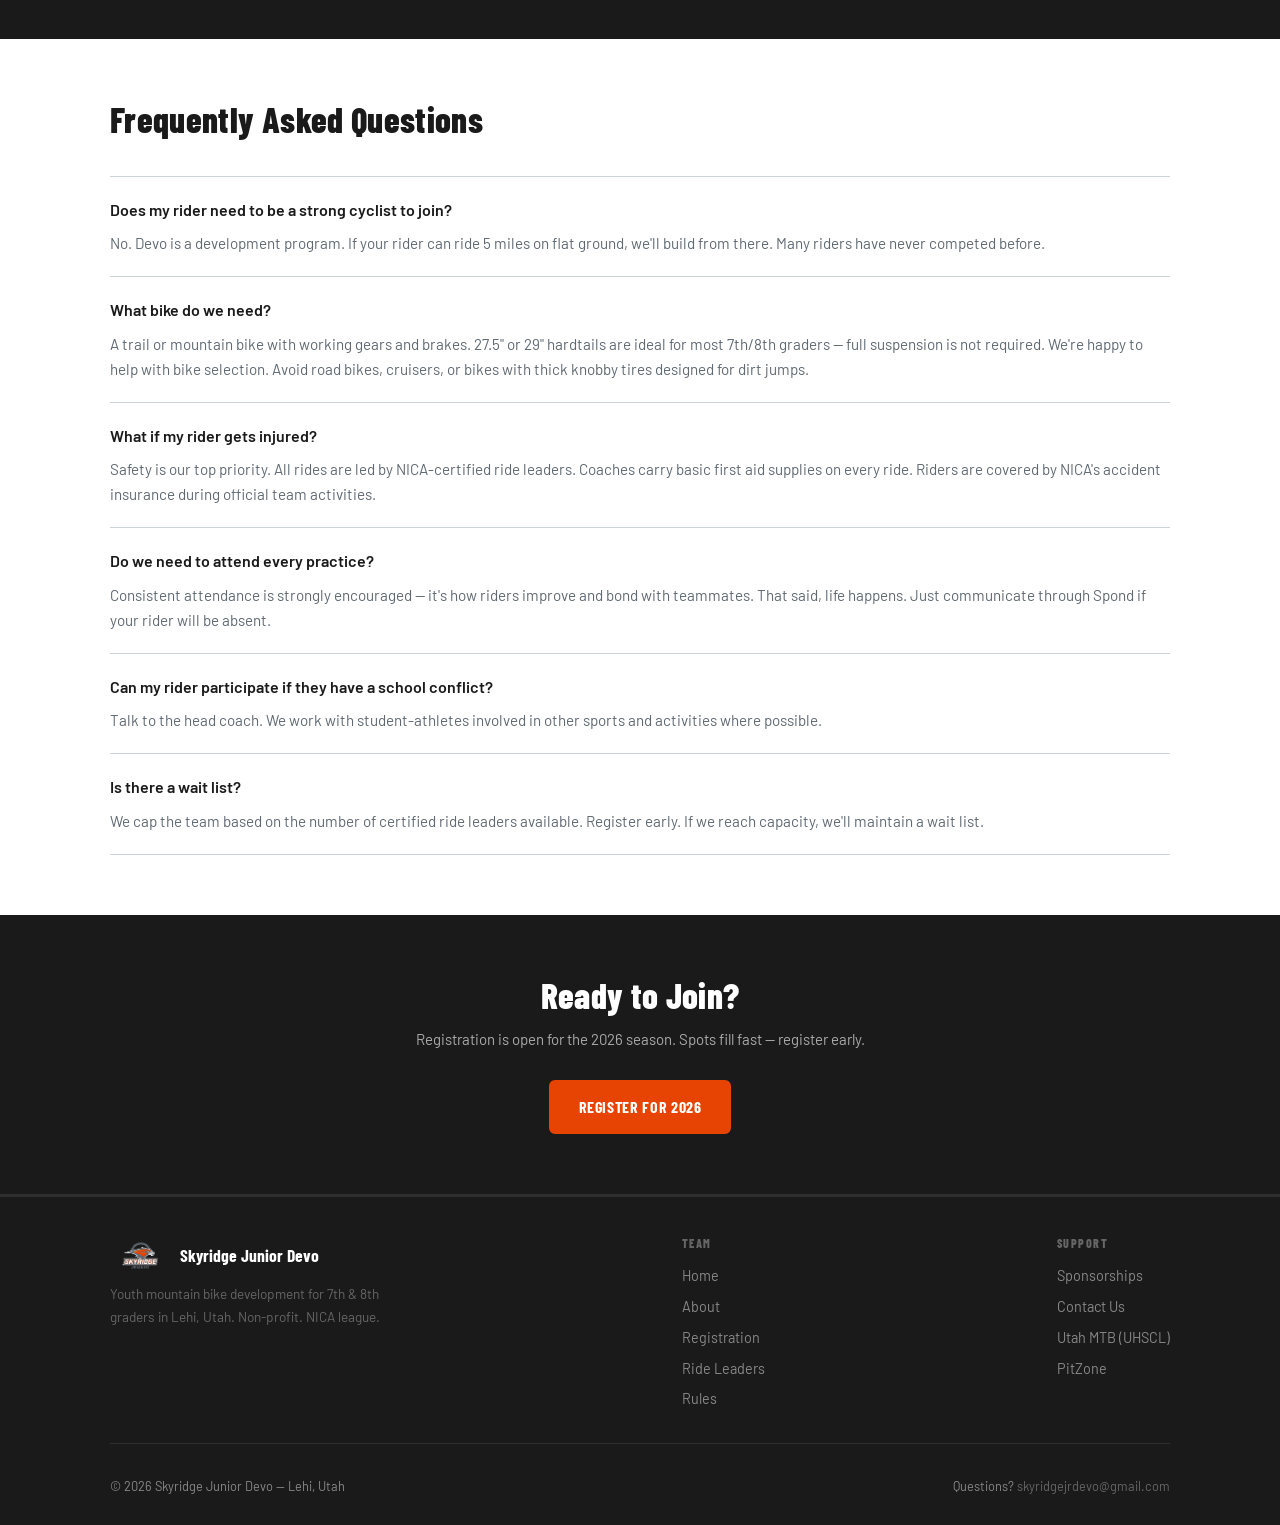
==== commit 8d74512c: "feat: embed volunteer interest form on ride leaders page - Replace email CTA on ride-leaders.html wi" ====
--- a/about.html
+++ b/about.html
@@ -32,7 +32,7 @@
         which emphasizes inclusivity, sportsmanship, and personal growth as much as it does racing.</p>
         <p>Our motto: <strong>Strong, Brave, Kind.</strong></p>
         <p>The program is entirely volunteer-led by certified NICA coaches and supported by generous
-        local sponsors and families.</p>
+        local sponsors and families. <a href="/ride-leaders.html">Interested in becoming a ride leader?</a></p>
       </div>
       <div>
         <div class="card" style="text-align:center; padding: 32px 24px;">
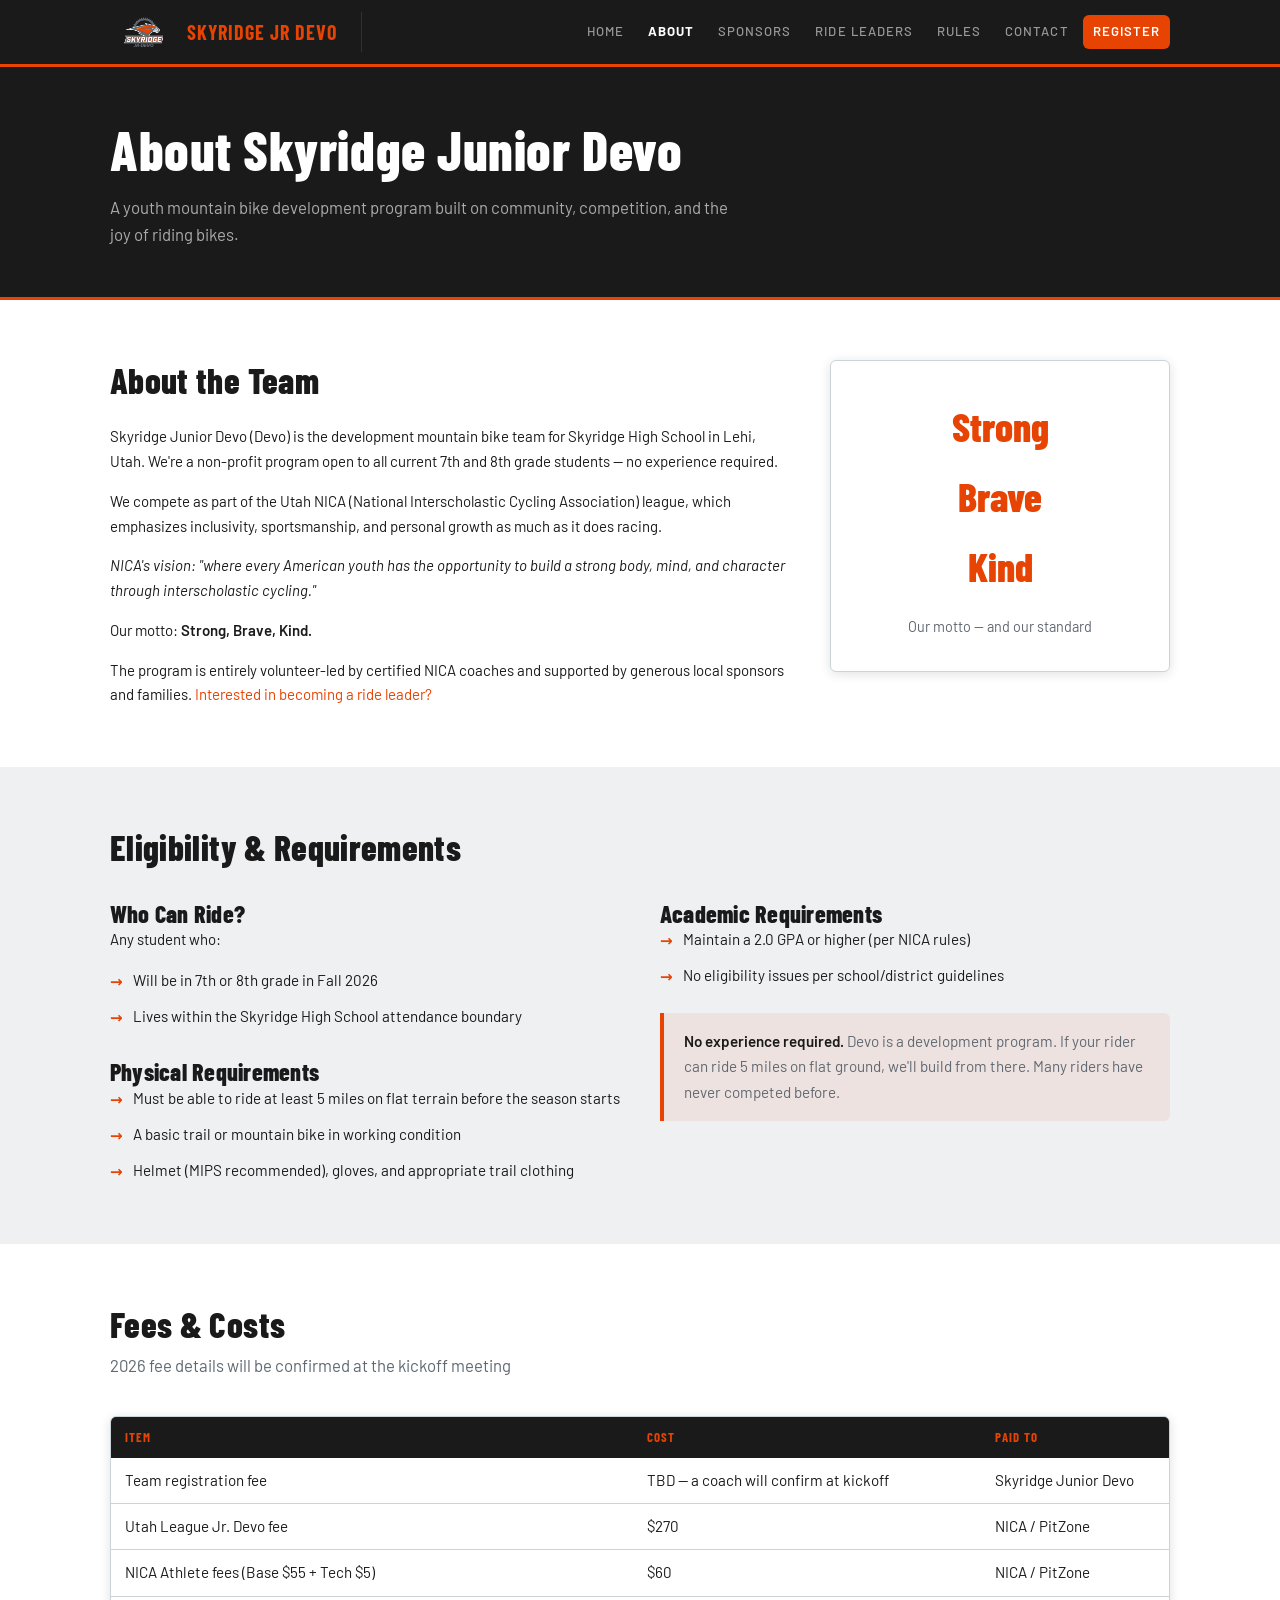
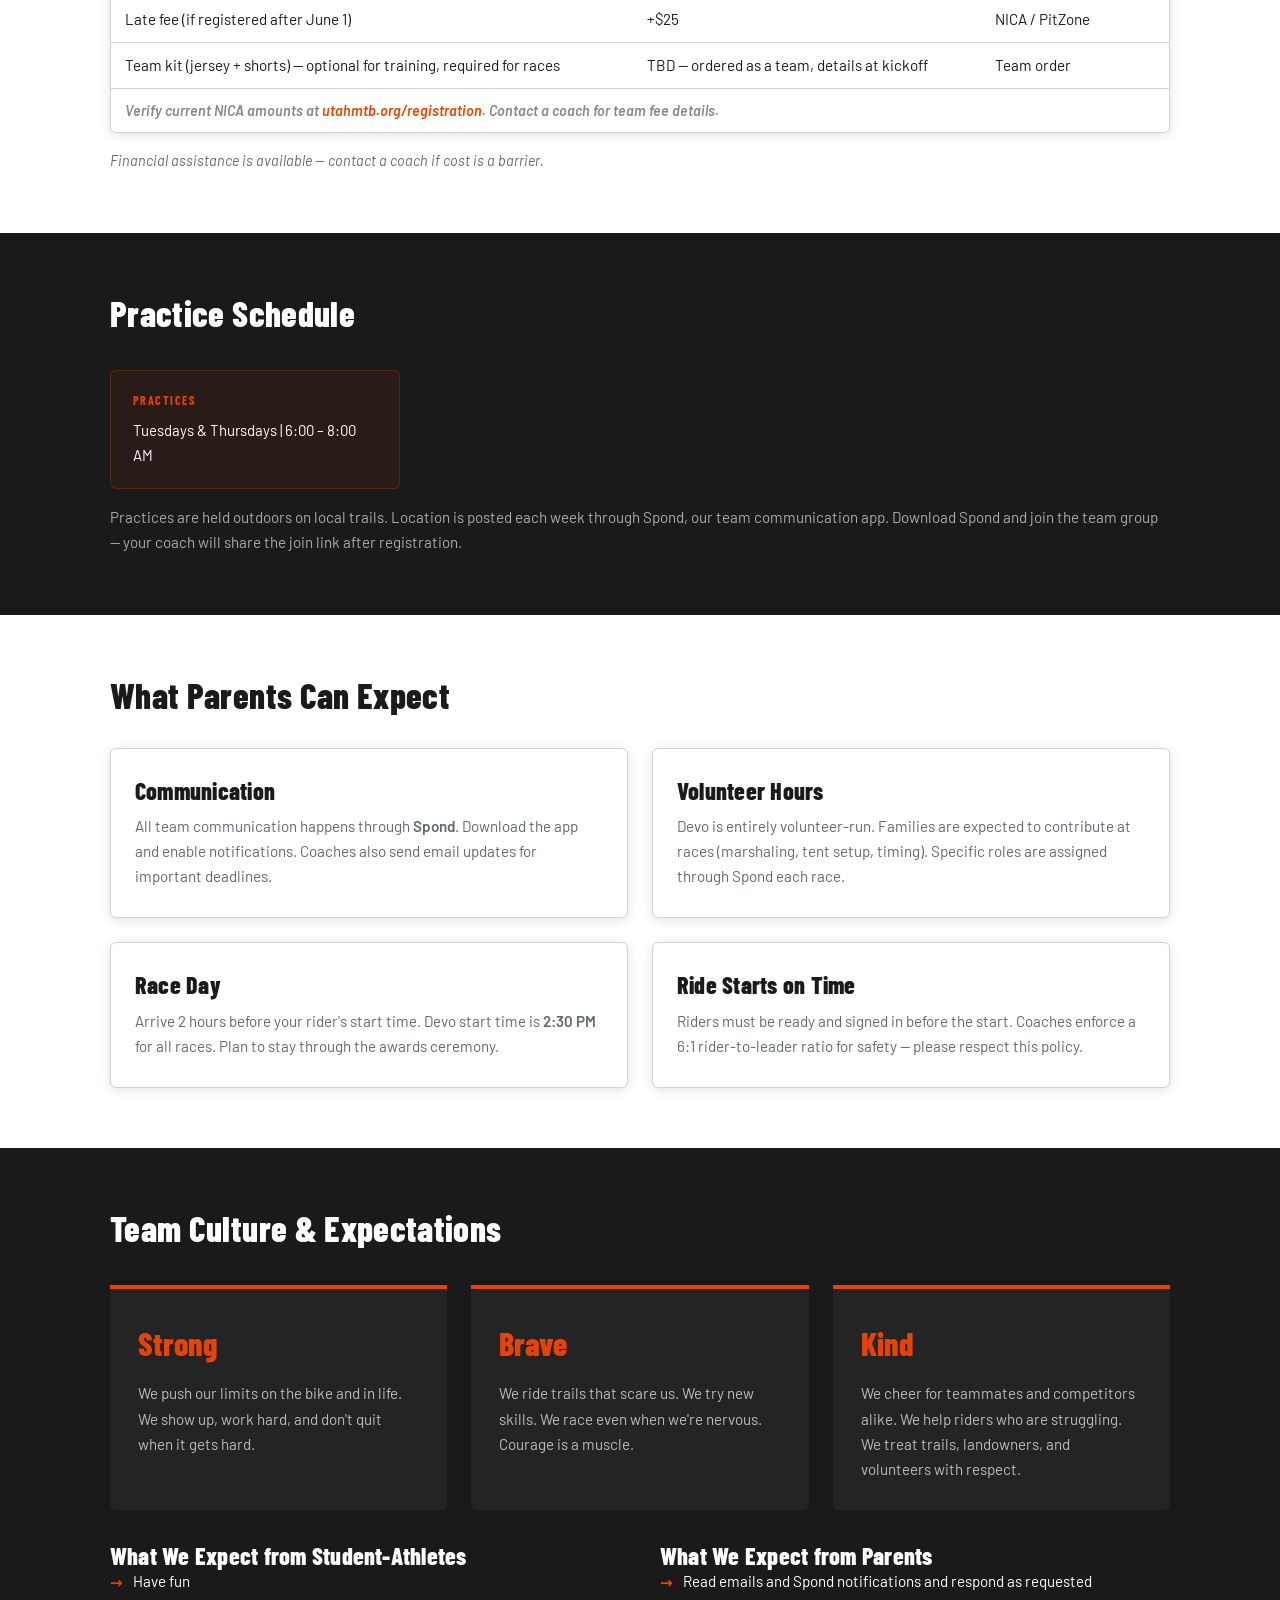
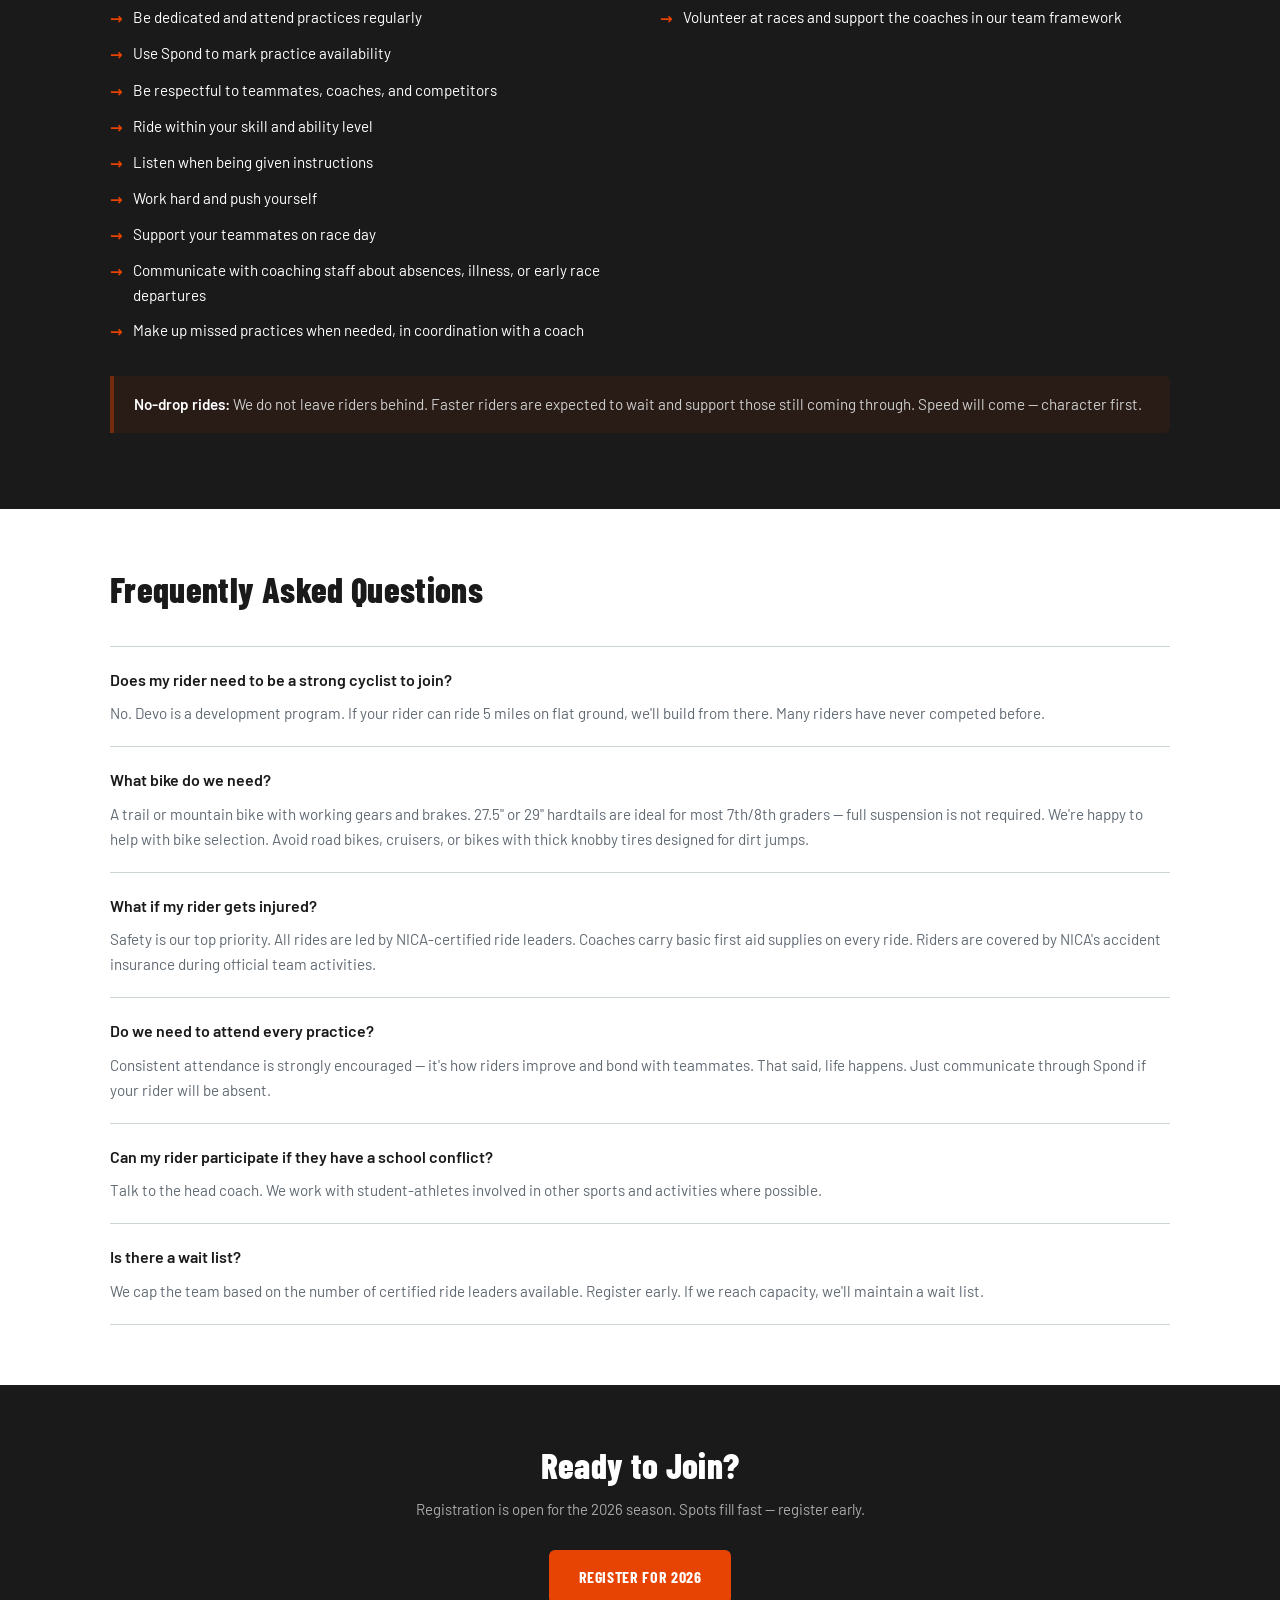
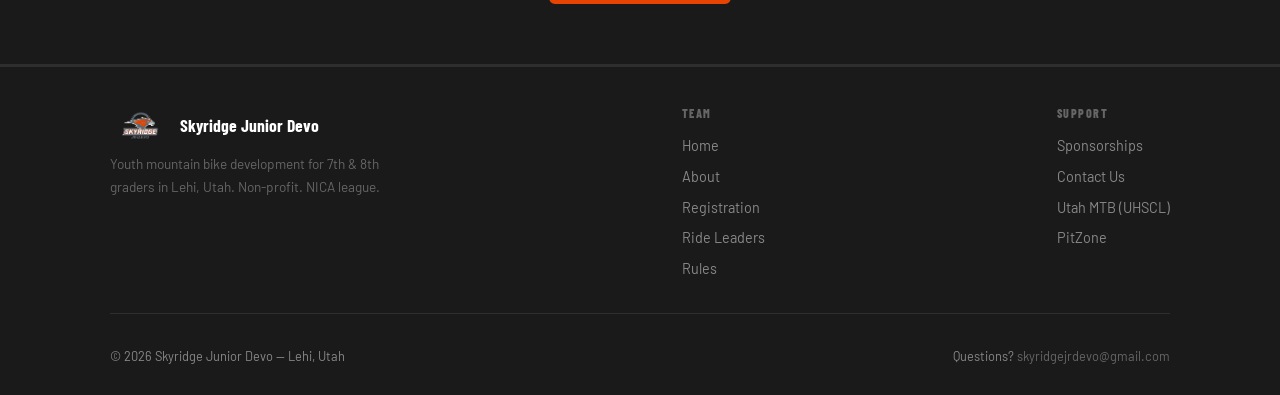
==== commit af5b3da7: "feat: add NICA vision quote and explicit expectations lists to about page Surfaces the NICA vision s" ====
--- a/about.html
+++ b/about.html
@@ -30,6 +30,7 @@
         no experience required.</p>
         <p>We compete as part of the Utah NICA (National Interscholastic Cycling Association) league,
         which emphasizes inclusivity, sportsmanship, and personal growth as much as it does racing.</p>
+        <p><em>NICA's vision: "where every American youth has the opportunity to build a strong body, mind, and character through interscholastic cycling."</em></p>
         <p>Our motto: <strong>Strong, Brave, Kind.</strong></p>
         <p>The program is entirely volunteer-led by certified NICA coaches and supported by generous
         local sponsors and families. <a href="/ride-leaders.html">Interested in becoming a ride leader?</a></p>
@@ -202,6 +203,30 @@
       <div class="motto-block">
         <div class="motto-word">Kind</div>
         <p>We cheer for teammates and competitors alike. We help riders who are struggling. We treat trails, landowners, and volunteers with respect.</p>
+      </div>
+    </div>
+    <div class="two-col mt-32">
+      <div>
+        <h3 class="mb-16" style="color:#fff;">What We Expect from Student-Athletes</h3>
+        <ul class="icon-list">
+          <li>Have fun</li>
+          <li>Be dedicated and attend practices regularly</li>
+          <li>Use Spond to mark practice availability</li>
+          <li>Be respectful to teammates, coaches, and competitors</li>
+          <li>Ride within your skill and ability level</li>
+          <li>Listen when being given instructions</li>
+          <li>Work hard and push yourself</li>
+          <li>Support your teammates on race day</li>
+          <li>Communicate with coaching staff about absences, illness, or early race departures</li>
+          <li>Make up missed practices when needed, in coordination with a coach</li>
+        </ul>
+      </div>
+      <div>
+        <h3 class="mb-16" style="color:#fff;">What We Expect from Parents</h3>
+        <ul class="icon-list">
+          <li>Read emails and Spond notifications and respond as requested</li>
+          <li>Volunteer at races and support the coaches in our team framework</li>
+        </ul>
       </div>
     </div>
     <div class="highlight-box mt-32" style="background:rgba(231,67,2,0.08); border-color:rgba(231,67,2,0.4); color:#ccc;">
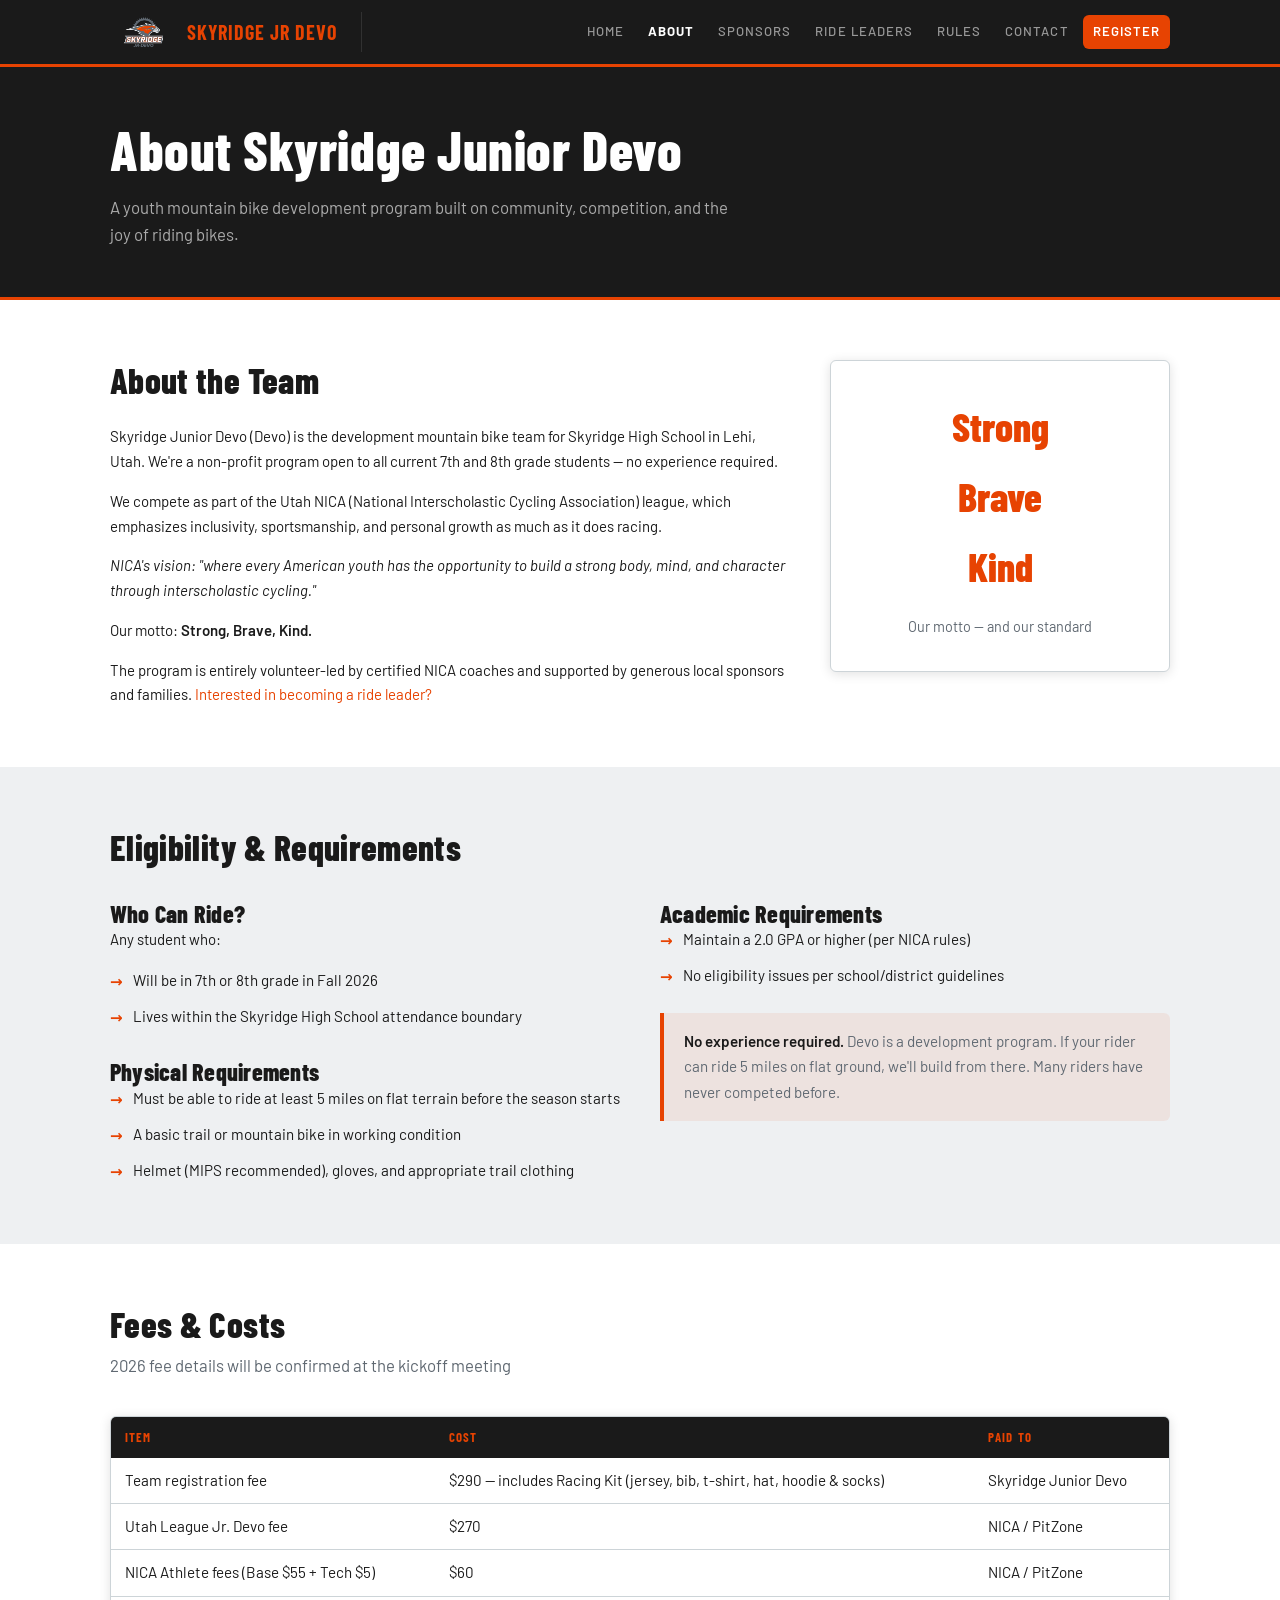
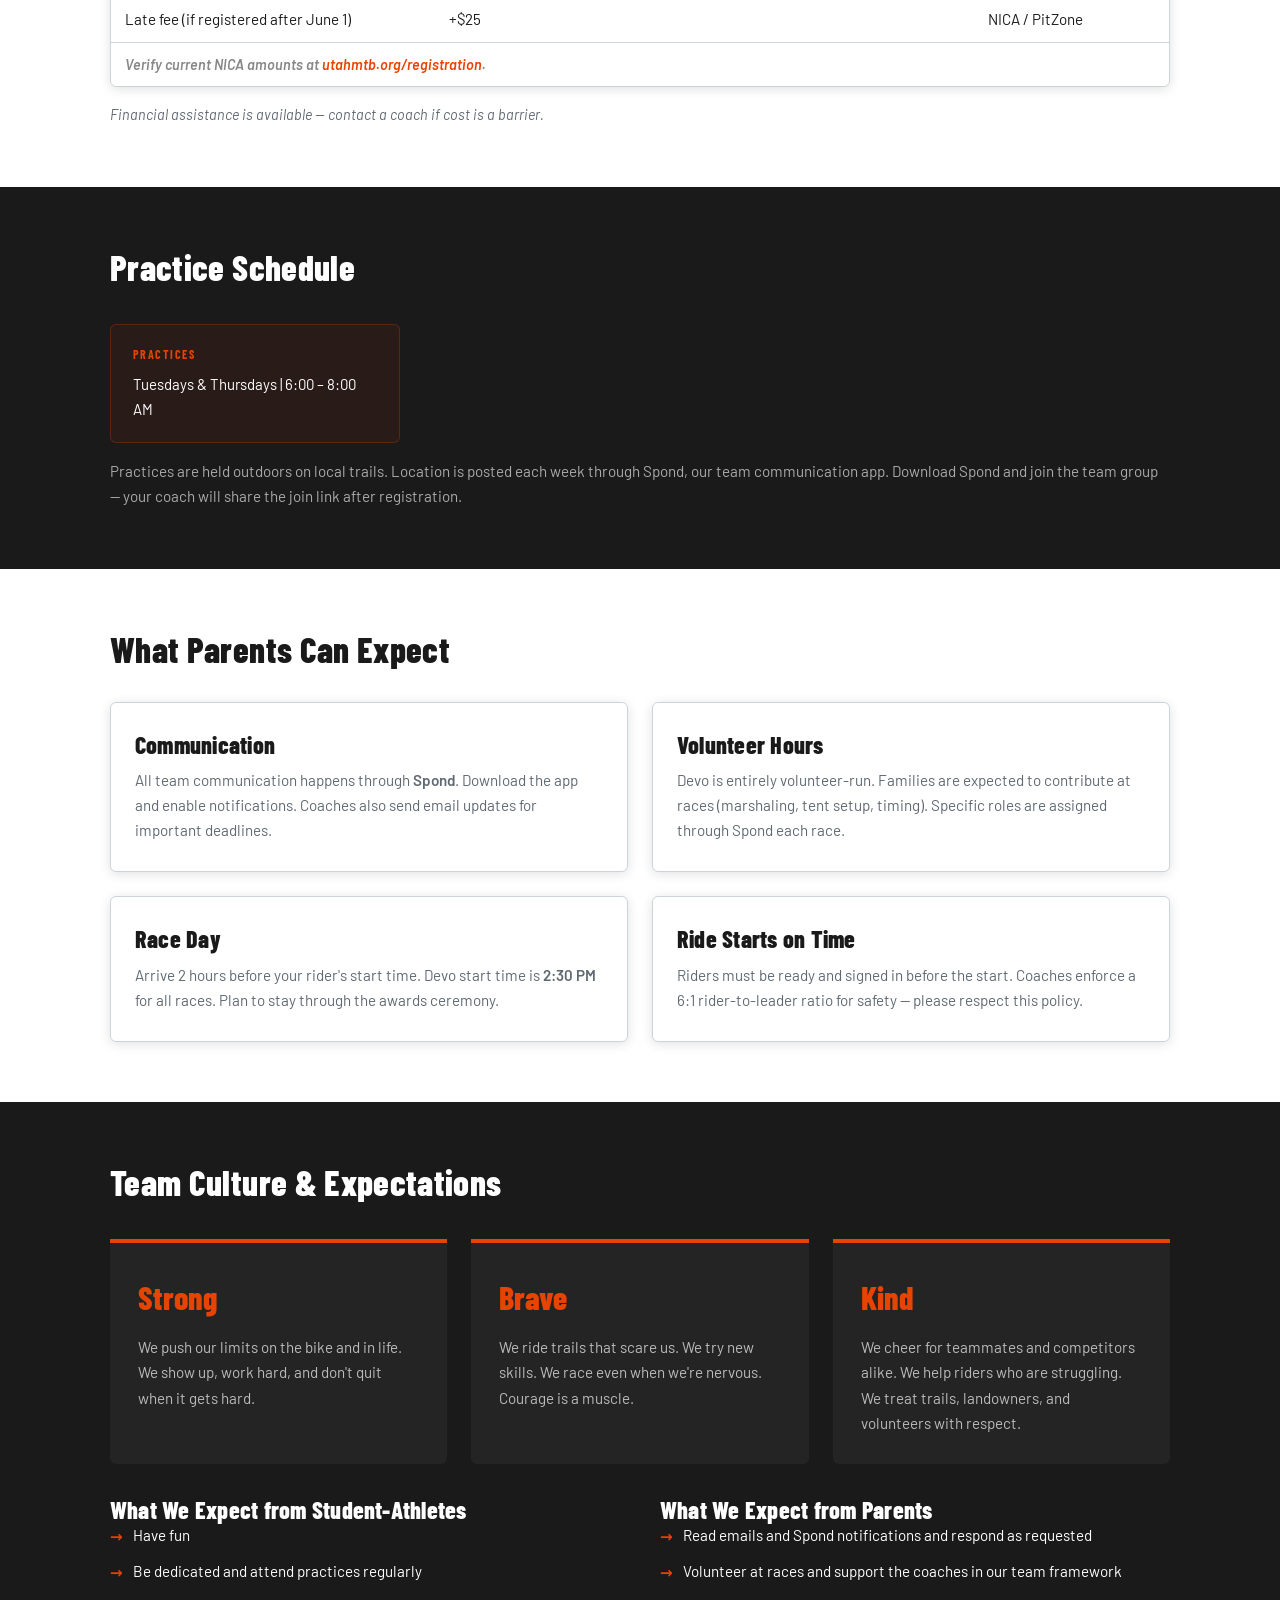
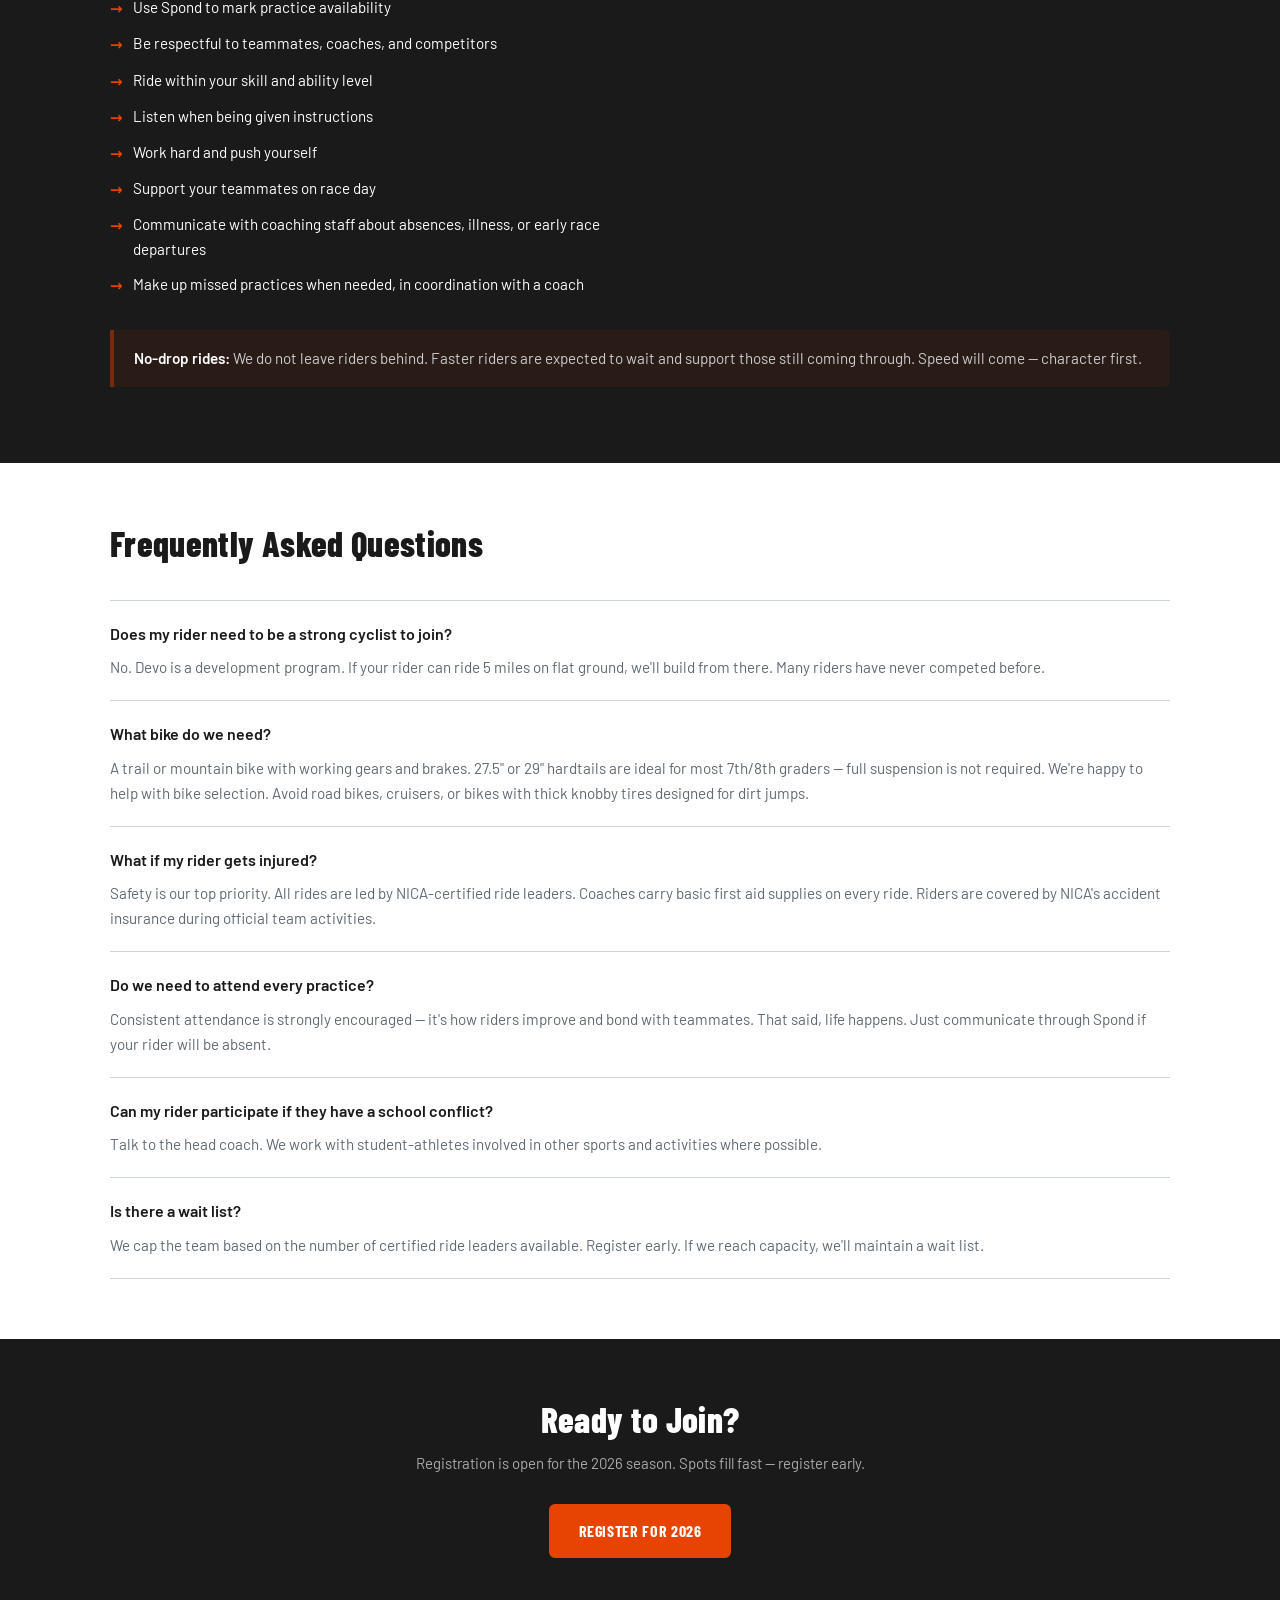
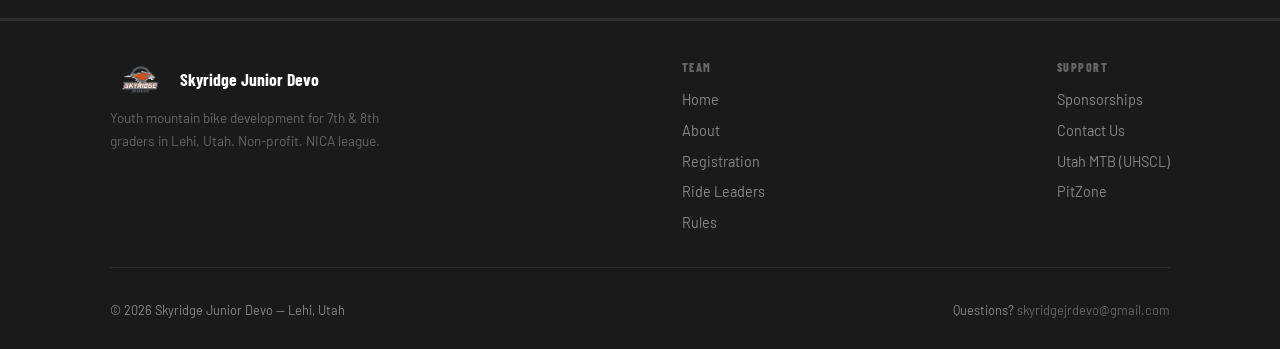
==== commit c9794c67: "feat: set team fee to $290 with Racing Kit bundled Kit bundle prices came in $10 more this year. Upd" ====
--- a/about.html
+++ b/about.html
@@ -5,6 +5,7 @@
   <meta name="viewport" content="width=device-width, initial-scale=1.0">
   <title>About — Skyridge Junior Devo</title>
   <meta name="description" content="About Skyridge Junior Devo — eligibility, fees, practice schedule, team culture, and FAQ for youth mountain bike riders in Lehi, Utah.">
+  <link rel="icon" type="image/png" href="/assets/images/skyridge_jr_devo_falcon.png">
   <link rel="stylesheet" href="/css/style.css">
 </head>
 <body>
@@ -101,7 +102,7 @@
         <tbody>
           <tr>
             <td>Team registration fee</td>
-            <td>TBD — a coach will confirm at kickoff</td>
+            <td>$290 — includes Racing Kit (jersey, bib, t-shirt, hat, hoodie &amp; socks)</td>
             <td>Skyridge Junior Devo</td>
           </tr>
           <tr>
@@ -120,12 +121,7 @@
             <td>NICA / PitZone</td>
           </tr>
           <tr>
-            <td>Team kit (jersey + shorts) — optional for training, required for races</td>
-            <td>TBD — ordered as a team, details at kickoff</td>
-            <td>Team order</td>
-          </tr>
-          <tr>
-            <td colspan="3" style="font-size:0.9rem; color:#888;"><em>Verify current NICA amounts at <a href="https://utahmtb.org/registration/" target="_blank" rel="noopener">utahmtb.org/registration</a>. Contact a coach for team fee details.</em></td>
+            <td colspan="3" style="font-size:0.9rem; color:#888;"><em>Verify current NICA amounts at <a href="https://utahmtb.org/registration/" target="_blank" rel="noopener">utahmtb.org/registration</a>.</em></td>
           </tr>
         </tbody>
       </table>
--- a/css/style.css
+++ b/css/style.css
@@ -250,6 +250,29 @@
   padding: 40px 36px 28px;
 }
 .hero-logo-box img { width: 100%; height: auto; display: block; }
+.hero-chant {
+  margin-top: 20px;
+  text-align: center;
+  font-family: 'Barlow Condensed', sans-serif;
+  font-weight: 700;
+  text-transform: uppercase;
+  letter-spacing: 0.05em;
+  line-height: 1.4;
+}
+.hero-chant p {
+  font-size: 1rem;
+  color: rgba(255,255,255,0.55);
+  margin: 0 0 4px;
+}
+.hero-chant p span {
+  color: #fff;
+}
+.hero-chant-finale {
+  font-size: 1.35rem !important;
+  color: var(--orange) !important;
+  letter-spacing: 0.12em;
+  margin-top: 8px !important;
+}
 @media (min-width: 900px) {
   .hero-logo-box { display: block; }
 }
@@ -800,6 +823,39 @@
   margin: 16px 0;
 }
 .highlight-box strong { color: var(--text-dark); }
+
+/* ----- QR CODES ----- */
+.qr-row {
+  display: flex;
+  justify-content: center;
+  gap: 24px;
+  margin-bottom: 40px;
+  flex-wrap: wrap;
+}
+.qr-card {
+  display: flex;
+  flex-direction: column;
+  align-items: center;
+  gap: 8px;
+}
+.qr-card img {
+  width: 130px;
+  height: 130px;
+  object-fit: contain;
+  border-radius: var(--radius);
+  border: 1px solid var(--light-border);
+  background: #fff;
+  padding: 6px;
+}
+.qr-label {
+  font-family: 'Barlow Condensed', sans-serif;
+  font-size: 0.75rem;
+  font-weight: 700;
+  letter-spacing: 0.08em;
+  text-transform: uppercase;
+  color: var(--text-muted);
+  text-align: center;
+}
 
 /* ----- SPONSOR GRID ----- */
 .sponsor-grid {
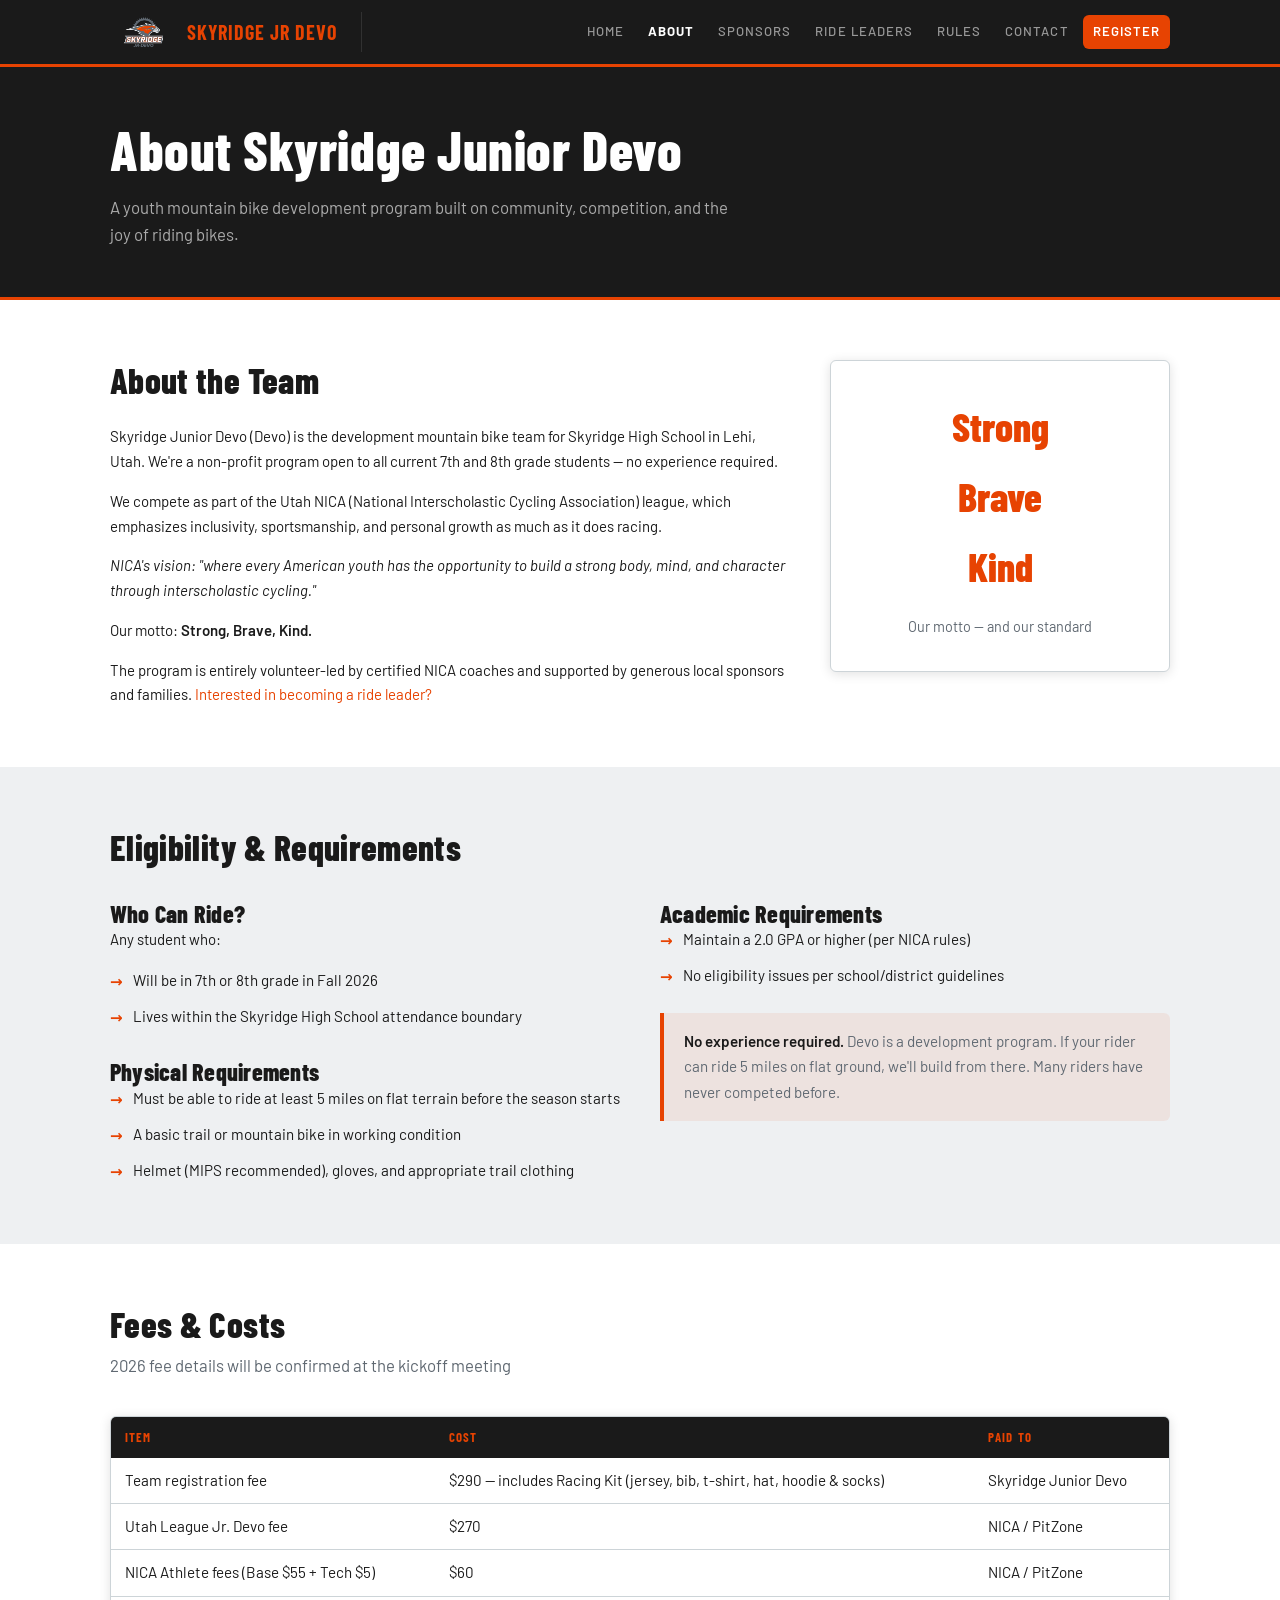
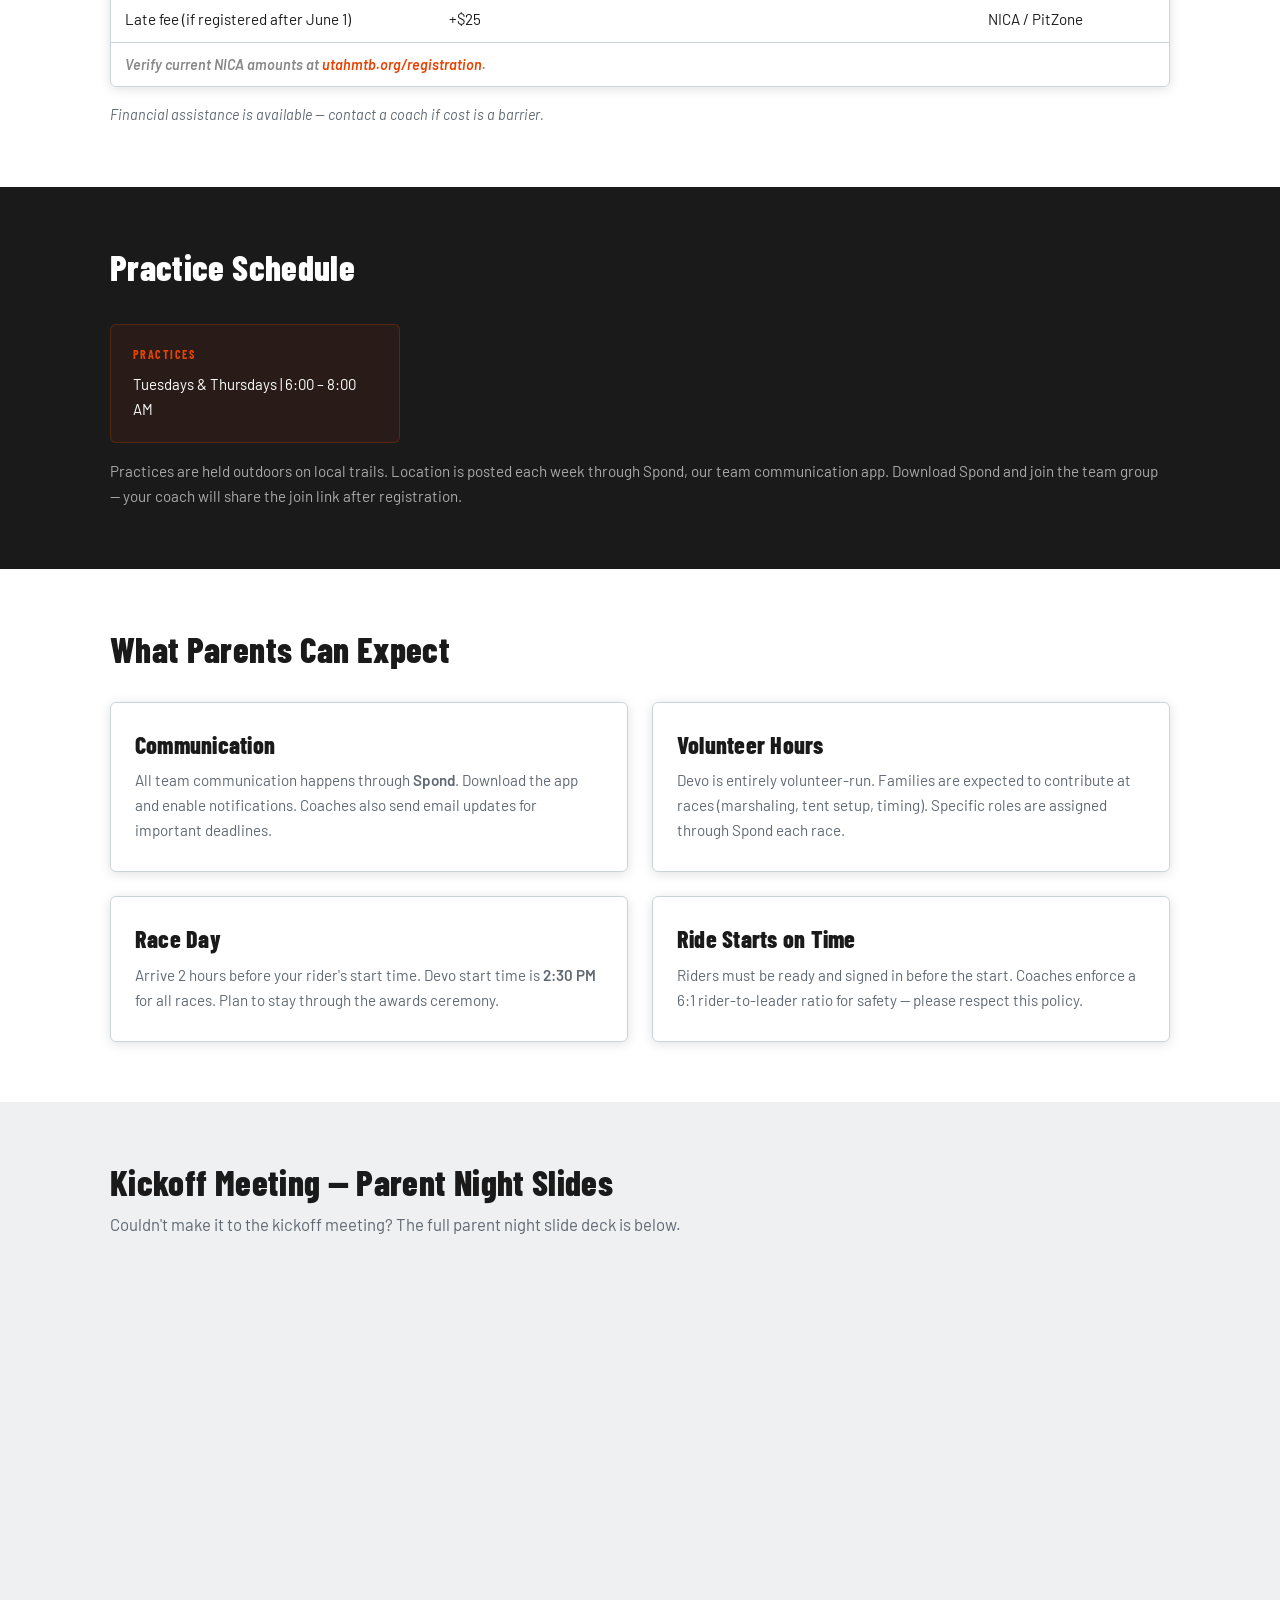
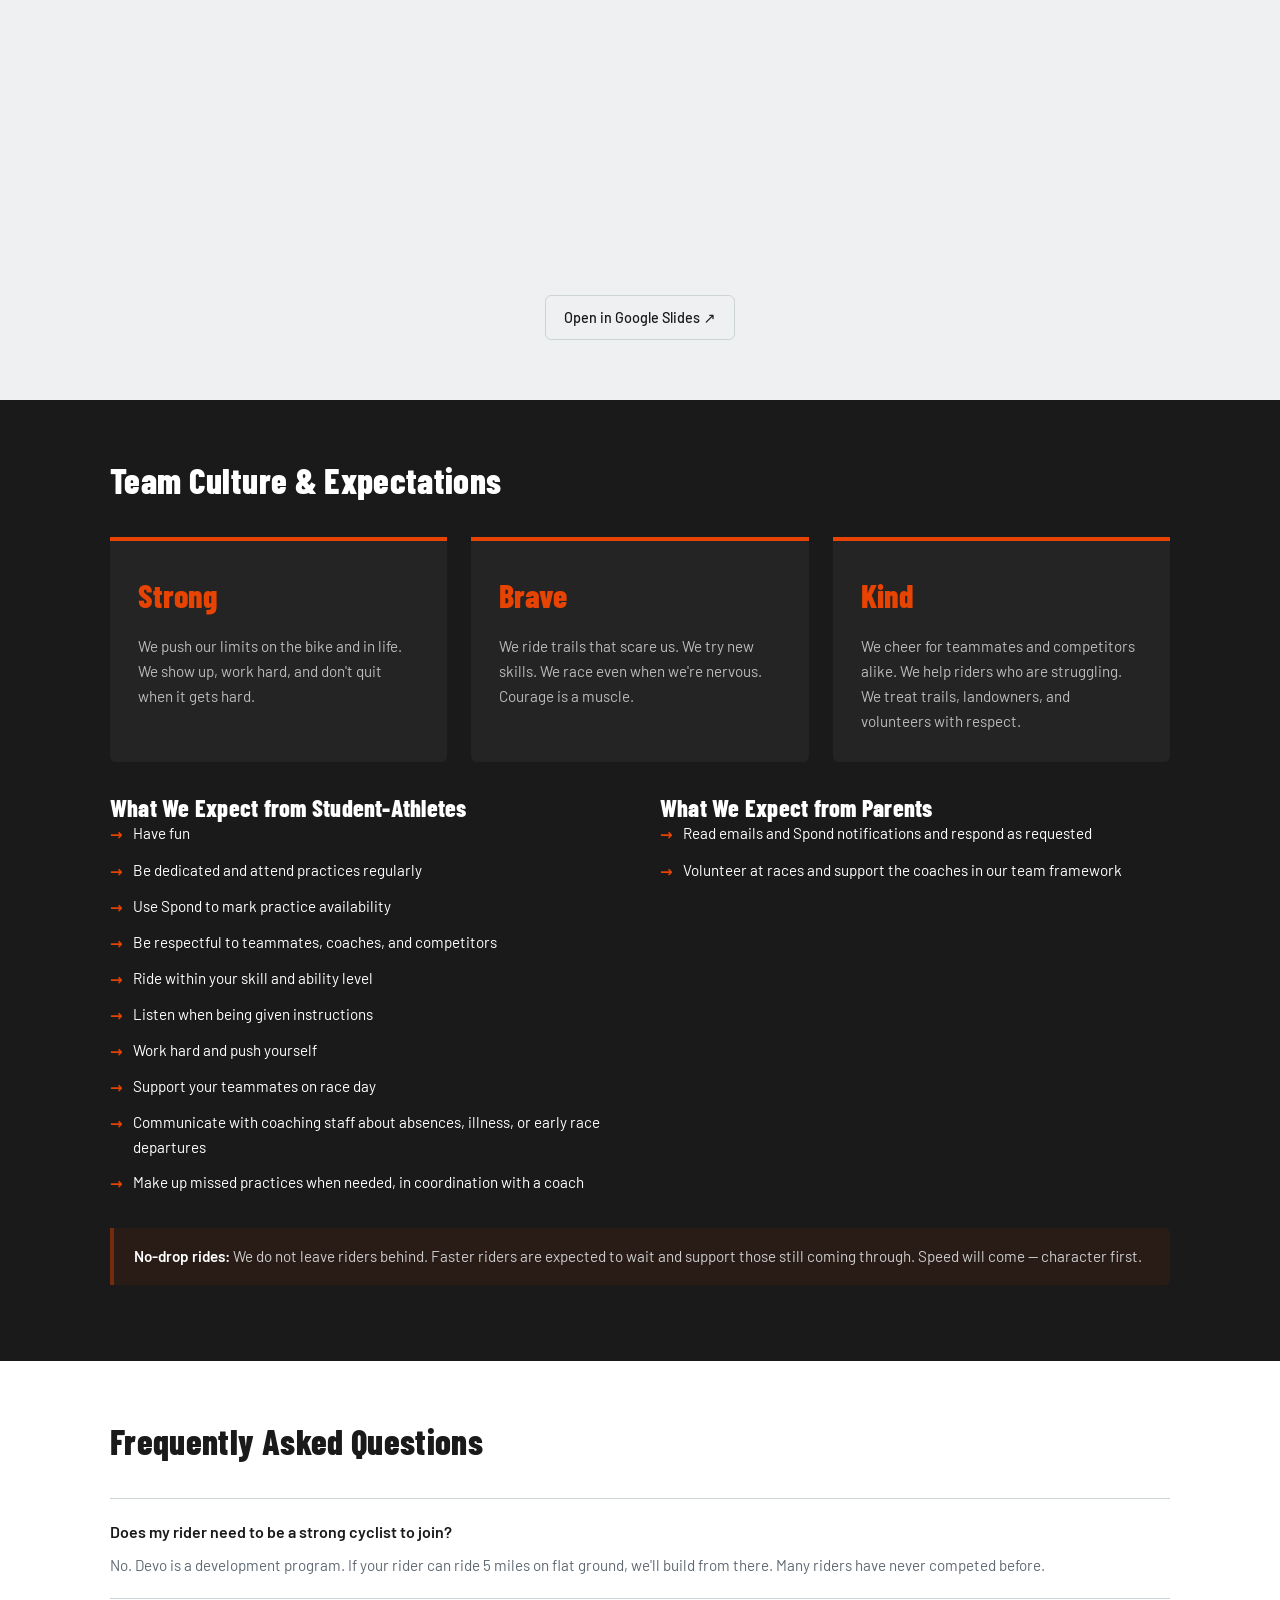
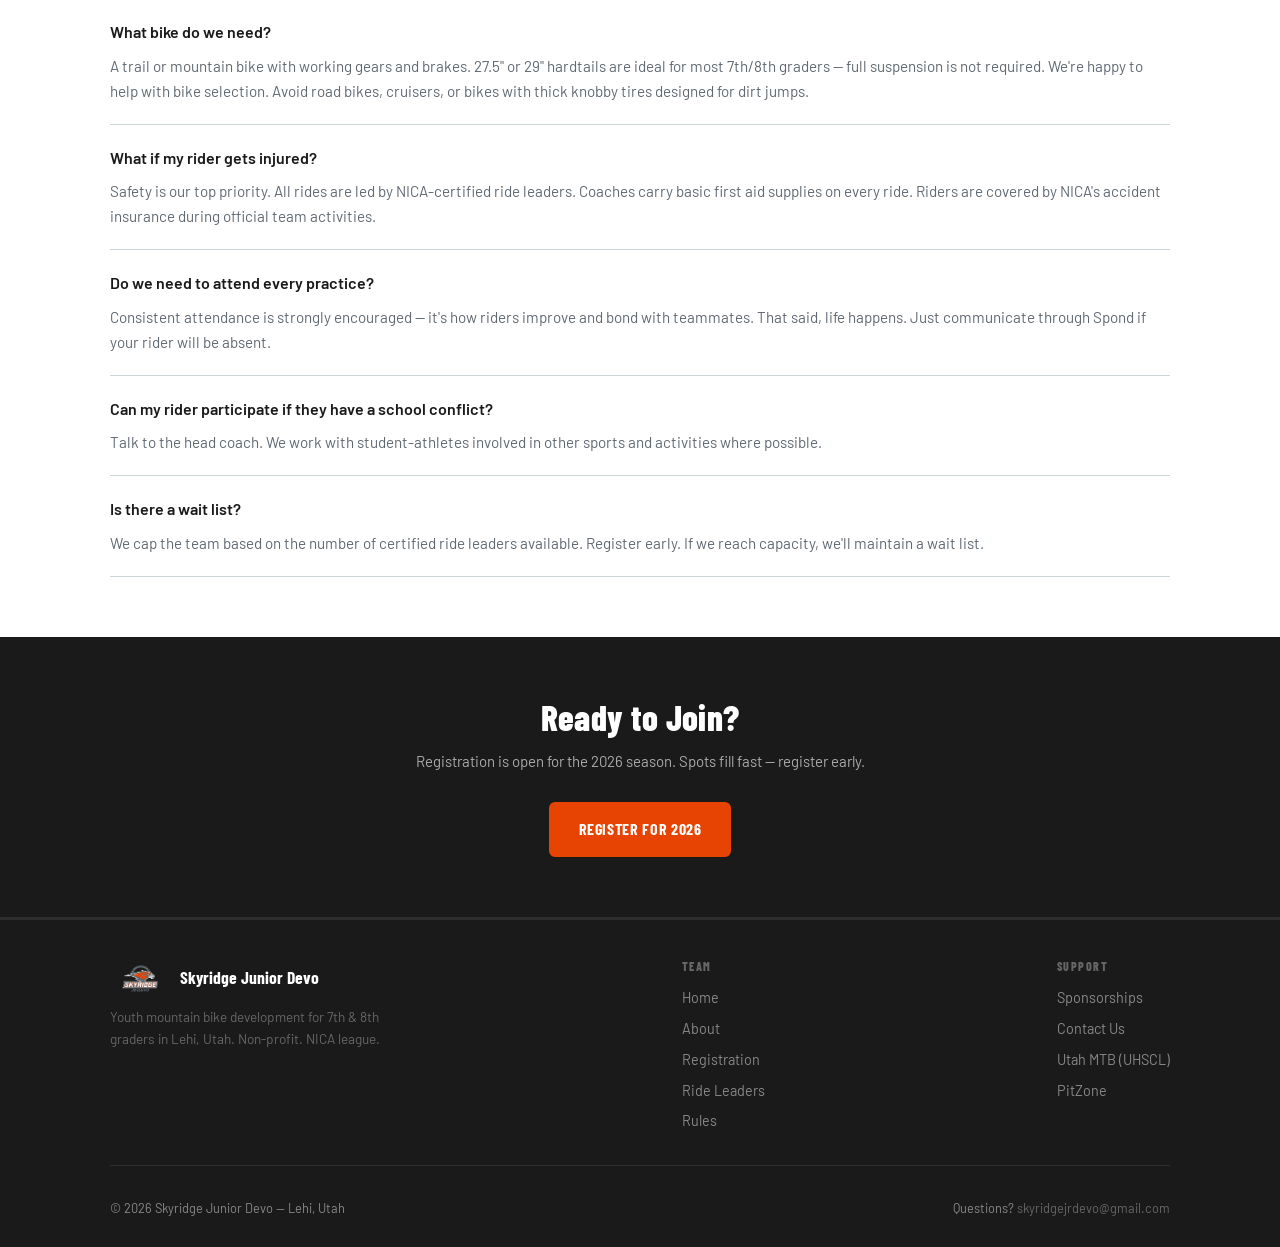
==== commit 24c1af1c: "feat: add parent night slide deck embed to about page and homepage Embeds the March 26 kickoff/paren" ====
--- a/about.html
+++ b/about.html
@@ -177,6 +177,26 @@
         <p>Riders must be ready and signed in before the start. Coaches enforce a 6:1
         rider-to-leader ratio for safety — please respect this policy.</p>
       </div>
+    </div>
+  </div>
+</section>
+
+<!-- PARENT NIGHT SLIDES -->
+<section id="parent-night-slides" class="section section--gray">
+  <div class="container">
+    <div class="section-title">
+      <h2>Kickoff Meeting — Parent Night Slides</h2>
+      <p>Couldn't make it to the kickoff meeting? The full parent night slide deck is below.</p>
+    </div>
+    <div class="video-wrap">
+      <iframe src="https://docs.google.com/presentation/d/1pjQ11TiNGSqQcsHwsvvzPs4xvIzqi6p2YpzVLVBkNA4/embed?start=false&loop=false&delayms=3000"
+              title="Skyridge Jr Devo Parent Night Presentation"
+              frameborder="0" allowfullscreen="true"
+              mozallowfullscreen="true" webkitallowfullscreen="true"></iframe>
+    </div>
+    <div class="text-center mt-24">
+      <a href="https://docs.google.com/presentation/d/1pjQ11TiNGSqQcsHwsvvzPs4xvIzqi6p2YpzVLVBkNA4/edit?usp=sharing"
+         target="_blank" rel="noopener" class="nica-link-btn">Open in Google Slides ↗</a>
     </div>
   </div>
 </section>
